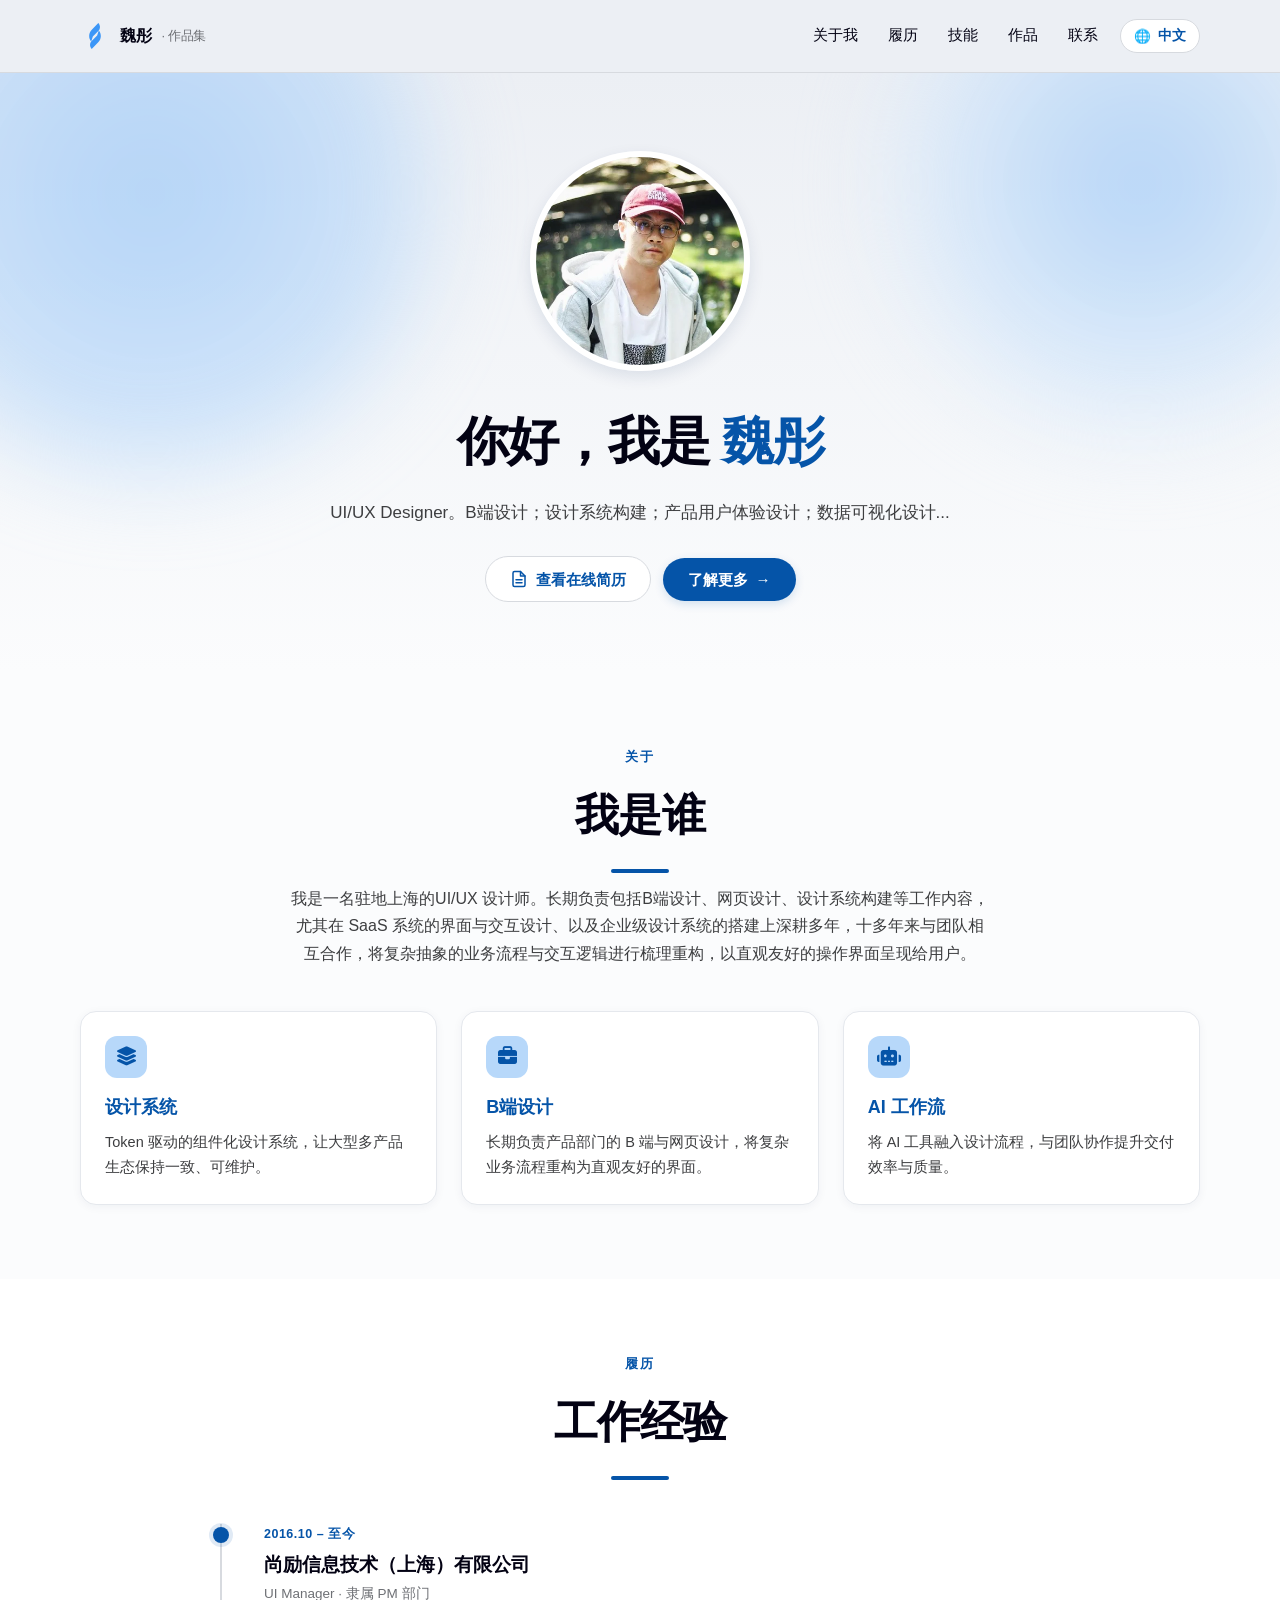
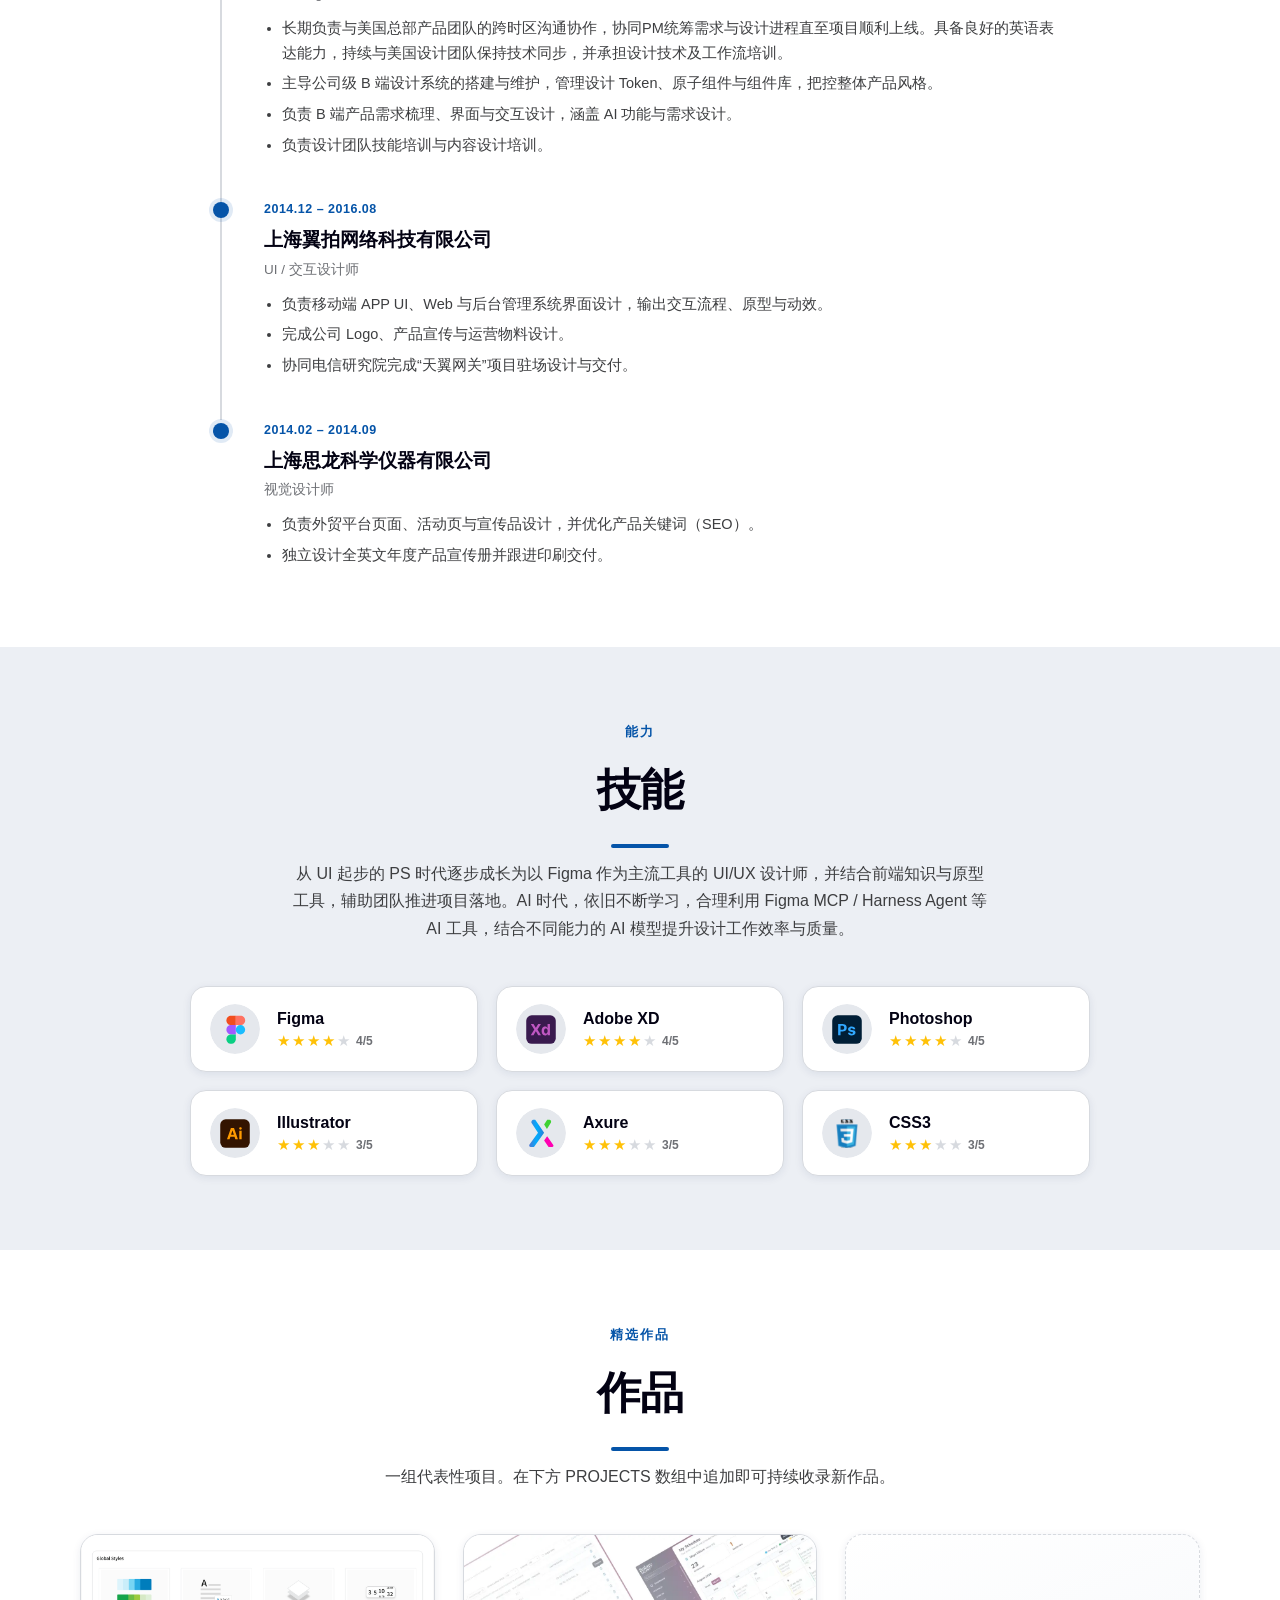
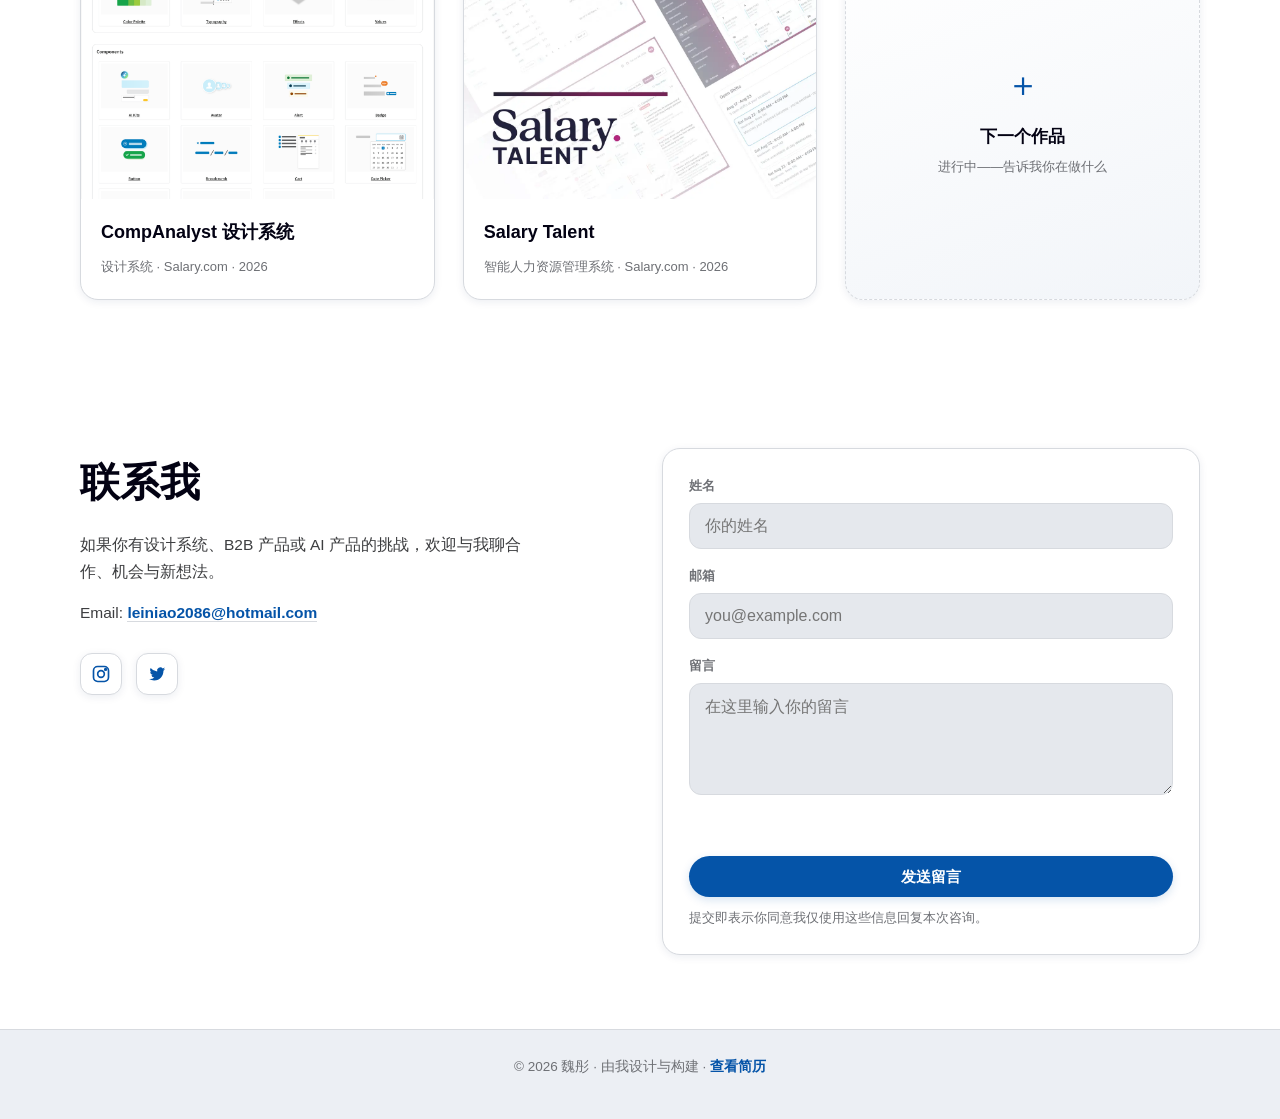
==== index.html @ 9d2a4ed2 "Enable contact form submissions and feedback" ====
<!DOCTYPE html>
<html lang="zh">
<head>
<meta charset="UTF-8" />
<meta name="viewport" content="width=device-width, initial-scale=1.0" />
<title>魏彤 · 作品集</title>
<meta name="description" content="魏彤 (Vista Wei) — UI/UX 设计师与 AI 产品开发者。设计系统、数据驱动 B2B 体验与 AI 先行产品。" />
<link rel="stylesheet" href="assets/fontawesome/css/all.min.css" />
<style>
  /* ===== Color tokens (matching the updated Figma variables) ===== */
  :root{
    /* ===== Design tokens  (source: assets/Color.zip → Hex Code.tokens.json) ===== */
    --neutral-black:#030213; --neutral-gray-600:#3D3E40; --neutral-gray-200:#D7DADF;
    --neutral-gray-100:#E5E8ED; --neutral-gray-50:#ECEFF4; --neutral-white:#FBFCFD;
    --blue-50:#F1F7FD; --blue-100:#DEEDFC; --blue-200:#B7D8FA; --blue-300:#7CB8F8;
    --blue-400:#3B96F7; --blue-500:#0774E9; --blue-600:#0554A8; --blue-700:#074383;
    --indigo-100:#E1D5F2; --purple-100:#F1E7FF; --purple-200:#D6C6ED;
    --green-500:#198754; --yellow-500:#FFC107;
    --primary-600:var(--blue-600); --primary-500:var(--blue-500);
    /* ===== Semantic aliases (token-driven, easy to swap) ===== */
    --color-primary:var(--blue-600);   /* primary-600 */
    --color-primary-2:var(--blue-500); /* primary-500 hover */
    --color-accent:var(--blue-400);    /* accent / logo blue */
    --color-bg:var(--neutral-white);
    --color-surface:var(--neutral-gray-50);
    --color-surface-2:var(--neutral-gray-100);
    --color-white:#FFFFFF;
    --color-ink:var(--neutral-black);
    --color-body:var(--neutral-gray-600);
    --color-muted:#6E7075;             /* derived (token set has no mid-gray) */
    --color-line:var(--neutral-gray-200);
    --blob-1:var(--blue-300); --blob-2:var(--blue-200); --blob-3:var(--blue-100);
    --grad-hero:linear-gradient(180deg,var(--neutral-gray-50) 0%,var(--neutral-white) 100%);
    --shadow:0 2px 8px rgba(3,40,84,.08);
    --maxw:1120px;
  }
  *{box-sizing:border-box;}
  html{scroll-behavior:smooth;}
  body{margin:0;font-family:'Inter',-apple-system,BlinkMacSystemFont,'Segoe UI',Roboto,'PingFang SC','Microsoft YaHei','Helvetica Neue',Arial,sans-serif;color:var(--color-ink);background:var(--color-bg);line-height:1.7;-webkit-font-smoothing:antialiased;}
  a{color:inherit;text-decoration:none;}
  img{max-width:100%;display:block;}
  .wrap{width:min(var(--maxw),calc(100% - 48px));margin:0 auto;}

  /* ---- Nav ---- */
  .nav{background:var(--color-surface);border-bottom:1px solid var(--color-line);position:sticky;top:0;z-index:60;transition:background .35s ease,border-color .35s ease;}
  .nav .wrap{display:flex;align-items:center;height:72px;gap:20px;transition:max-width .4s cubic-bezier(.2,.7,.3,1),height .4s cubic-bezier(.2,.7,.3,1),background .35s ease,border-radius .4s ease,box-shadow .35s ease,padding .4s ease,margin .4s ease;}
  /* Scrolled → frosted-glass floating capsule */
  .nav.scrolled{background:transparent;border-bottom-color:transparent;padding-top:30px;}
  .nav.scrolled .wrap{max-width:720px;margin:0 auto;height:56px;padding:0 20px;gap:16px;background:rgba(255,255,255,.72);-webkit-backdrop-filter:blur(16px) saturate(180%);backdrop-filter:blur(16px) saturate(180%);border:1px solid rgba(255,255,255,.65);border-radius:999px;box-shadow:0 6px 24px rgba(3,40,84,.10);}
  .nav.scrolled .logo{font-size:15px;}
  .nav.scrolled .logo small{font-size:12px;}
  .nav.scrolled .logo svg{width:25px;height:25px;}
  .nav.scrolled .navlinks{gap:18px;}
  .nav.scrolled .navlinks a{font-size:13.5px;}
  .nav.scrolled .langbtn{padding:6px 12px;font-size:12.5px;}
  .logo{display:flex;align-items:center;gap:10px;font-weight:800;letter-spacing:-.02em;}
  .logo svg{width:30px;height:30px;display:block;}
  .logo small{font-weight:500;color:var(--color-muted);font-size:13px;}
  .navlinks{margin-left:auto;display:flex;align-items:center;gap:26px;flex-wrap:wrap;}
  .navlinks a{font-size:14.5px;font-weight:500;color:var(--color-ink);padding:6px 2px;border-bottom:2px solid transparent;transition:.18s;}
  .navlinks a:hover{color:var(--color-primary);border-color:var(--color-primary);}
  .langbtn{display:inline-flex;align-items:center;gap:7px;white-space:nowrap;font-size:13.5px;font-weight:600;color:var(--color-primary);border:1px solid var(--color-line);background:#fff;border-radius:999px;padding:7px 13px;cursor:pointer;transition:.18s;}
  .langbtn:hover{border-color:var(--color-primary);box-shadow:var(--shadow);}
  .nav-right{display:flex;align-items:center;gap:8px;}

  /* ---- Hero ---- */
  .hero{background:var(--grad-hero);position:relative;overflow:hidden;padding:78px 0 70px;text-align:center;}
  .blob{position:absolute;border-radius:50%;filter:blur(46px);opacity:.52;pointer-events:none;will-change:transform;}
  .blob.b1{width:560px;height:560px;background:radial-gradient(circle,var(--blob-1),var(--blob-2) 70%);top:-160px;left:-130px;}
  .blob.b2{width:500px;height:500px;background:radial-gradient(circle,var(--blob-1),var(--blob-3) 70%);top:-140px;right:-110px;}
  .hero .wrap{position:relative;z-index:2;}
  .avatar{width:220px;height:220px;border-radius:50%;object-fit:cover;object-position:center;margin:0 auto 26px;border:6px solid #fff;box-shadow:0 6px 16px rgba(3,40,84,.10);}
  .hero h1{font-size:clamp(34px,5vw,52px);font-weight:800;letter-spacing:-.03em;margin:0 0 14px;}
  .hero h1 .accent{color:var(--color-primary);}
  .hero p{max-width:640px;margin:0 auto 28px;color:var(--color-body);font-size:17px;}
  /* ---- Buttons (unified: primary / outline / ghost) ---- */
  .btn{display:inline-flex;align-items:center;justify-content:center;gap:8px;padding:13px 24px;border-radius:999px;font-weight:600;font-size:15px;line-height:1;cursor:pointer;transition:.2s;text-decoration:none;font-family:inherit;border:1px solid transparent;white-space:nowrap;}
  .btn svg{width:18px;height:18px;flex:0 0 auto;}
  .btn.primary{background:var(--color-primary);color:#fff;box-shadow:0 3px 10px rgba(5,84,168,.16);}
  .btn.primary:hover{background:var(--color-primary-2);transform:translateY(-1px);box-shadow:0 4px 12px rgba(5,84,168,.18);}
  .btn.outline{background:#fff;color:var(--color-primary);border-color:var(--color-line);}
  .btn.outline:hover{border-color:var(--color-primary);box-shadow:var(--shadow);}
  .btn.ghost{background:transparent;color:var(--color-body);border-color:transparent;padding:13px 16px;}
  .btn.ghost:hover{color:var(--color-primary);}
  .btn.block{width:100%;}
  .hero-actions{display:flex;gap:12px;justify-content:center;align-items:center;flex-wrap:wrap;}

  /* ---- Section shared ---- */
  section{padding:74px 0;}
  .shead{text-align:center;margin-bottom:44px;}
  .shead .eyebrow{font-size:13px;letter-spacing:.16em;text-transform:uppercase;color:var(--color-primary);font-weight:700;}
  .shead h2{font-size:clamp(30px,4.6vw,44px);font-weight:800;letter-spacing:-.02em;margin:10px 0 12px;}
  .shead h2::after{content:"";display:block;width:58px;height:4px;border-radius:4px;background:var(--color-primary);margin:16px auto 0;}
  .shead p{max-width:700px;margin:0 auto;color:var(--color-body);font-size:16px;}

  /* ---- Who am I ---- */
  .who{background:var(--color-bg);}
  .features{display:grid;grid-template-columns:repeat(3,1fr);gap:24px;margin-top:8px;}
  .fcard{background:#fff;border:1px solid var(--neutral-gray-100);border-radius:16px;padding:24px;box-shadow:0 2px 10px rgba(3,40,84,.05);}
  .fcard .ic{width:42px;height:42px;border-radius:12px;display:grid;place-items:center;color:var(--color-primary);background:var(--blue-200);margin-bottom:14px;}
  .fcard .ic i{font-size:19px;line-height:1;}
  .fcard h3{margin:0 0 8px;font-size:18px;font-weight:700;color:var(--color-primary);}
  .fcard p{margin:0;color:var(--color-body);font-size:14.5px;}

  /* ---- Skills ---- */
  .skills{background:var(--color-surface);}
  .skillgrid{display:grid;grid-template-columns:repeat(3,1fr);gap:18px;margin-top:8px;max-width:900px;margin-inline:auto;}
  .skillcard{display:flex;align-items:center;gap:16px;background:#fff;border:1px solid var(--color-line);border-radius:16px;padding:16px 18px;box-shadow:var(--shadow);}
  .skillcard .ico{width:52px;height:52px;flex:0 0 auto;display:grid;place-items:center;}
  .skillcard .ico img{width:50px;height:50px;display:block;border-radius:50%;object-fit:cover;}
  .skillcard .name{font-size:16px;font-weight:700;line-height:1.2;}
  .skillcard .stars{display:flex;align-items:center;gap:2px;color:var(--yellow-500);font-size:15px;line-height:1;margin-top:5px;}
  .skillcard .stars .off{color:var(--color-line);}
  .skillcard .stars small{margin-left:4px;font-size:12px;color:var(--color-muted);font-weight:600;}

  /* ---- Portfolio ---- */
  .portfolio{background:#fff;}
  .cardgrid{display:grid;grid-template-columns:repeat(3,1fr);gap:28px;}
  .pcard{display:block;border-radius:18px;overflow:hidden;background:#fff;border:1px solid var(--color-line);box-shadow:var(--shadow);transition:.25s;position:relative;}
  .pcard:hover{transform:translateY(-3px);box-shadow:0 10px 22px rgba(3,40,84,.10);}
  .pcard .cover{aspect-ratio:4/3;object-fit:cover;width:100%;}
  .pcard .pbody{padding:18px 20px 20px;}
  .pcard .pbody h3{margin:0 0 4px;font-size:18px;font-weight:700;}
  .pcard .pbody span{font-size:13px;color:var(--color-muted);}
  .pcard .go{position:absolute;inset:0;display:flex;align-items:center;justify-content:center;background:rgba(5,84,168,.82);color:#fff;font-weight:700;font-size:16px;opacity:0;transition:.25s;text-align:center;padding:20px;}
  .pcard:hover .go{opacity:1;}
  .pcard.soon{display:flex;flex-direction:column;align-items:center;justify-content:center;color:var(--color-muted);background:linear-gradient(160deg,#fff,#F2F5F9);border-style:dashed;min-height:260px;}
  .pcard.soon .plus{font-size:34px;color:var(--color-primary);font-weight:300;margin-bottom:10px;}
  .pcard.soon h3{margin:0 0 4px;font-size:17px;color:var(--color-ink);}
  .pcard.soon span{font-size:13px;}

  /* ---- Contact ---- */
  .contact{background:#fff;}
  .ccol{display:grid;grid-template-columns:1fr 1fr;gap:44px;align-items:start;}
  .contact h2{font-size:clamp(28px,4vw,40px);font-weight:800;margin:0 0 16px;}
  .contact p{color:var(--color-body);font-size:15.5px;max-width:460px;}
  .socials{display:flex;gap:14px;margin-top:26px;}
  .socials a{width:42px;height:42px;border-radius:12px;background:#fff;border:1px solid var(--color-line);display:grid;place-items:center;color:var(--color-primary);box-shadow:var(--shadow);transition:.2s;}
  .socials a:hover{background:var(--color-primary);color:#fff;}
  form.contact-form{background:#fff;border-radius:18px;padding:26px;box-shadow:var(--shadow);border:1px solid var(--color-line);}
  .contact-form label{display:block;font-size:13px;font-weight:600;color:var(--color-muted);margin:0 0 6px;}
  .contact-form input,.contact-form textarea{width:100%;border:1px solid var(--color-line);border-radius:12px;padding:13px 15px;font-size:16px;font-family:inherit;margin-bottom:16px;background:var(--color-surface-2);transition:.2s;}
  .contact-form textarea{min-height:112px;resize:vertical;}
  .contact-form input:focus,.contact-form textarea:focus{outline:none;border-color:var(--color-primary);background:#fff;box-shadow:0 0 0 3px rgba(5,84,168,.12);}
  .contact-form button{border:0;cursor:pointer;width:100%;}
  .contact-form button:disabled{cursor:wait;opacity:.68;transform:none;box-shadow:none;}
  .form-status{min-height:22px;margin:0 0 14px;font-size:13.5px;color:var(--color-muted);}
  .form-status[data-state="success"]{color:var(--green-500);}
  .form-status[data-state="error"]{color:#B42318;}
  .form-status[data-state="activation"]{color:#B54708;}
  .form-note{margin:12px 0 0!important;font-size:12.5px!important;line-height:1.55;color:var(--color-muted)!important;}
  .contact-email{margin-top:12px!important;}
  .contact-email a{color:var(--color-primary);font-weight:600;border-bottom:1px solid var(--color-line);}

  /* ---- Mobile / tablet menu (hamburger) ---- */
  .menu-toggle{display:none;width:42px;height:42px;border-radius:12px;border:1px solid var(--color-line);background:rgba(255,255,255,.7);cursor:pointer;align-items:center;justify-content:center;flex-direction:column;gap:5px;transition:.2s;margin-left:6px;}
  .menu-toggle span{display:block;width:18px;height:2px;background:var(--color-ink);border-radius:2px;transition:.25s;}
  .menu-toggle.open span:nth-child(1){transform:translateY(7px) rotate(45deg);}
  .menu-toggle.open span:nth-child(2){opacity:0;}
  .menu-toggle.open span:nth-child(3){transform:translateY(-7px) rotate(-45deg);}
  .menu-panel{display:none;position:absolute;left:50%;transform:translateX(-50%);top:calc(100% + 6px);width:min(720px,calc(100% - 32px));background:rgba(255,255,255,.94);-webkit-backdrop-filter:blur(16px) saturate(180%);backdrop-filter:blur(16px) saturate(180%);border:1px solid rgba(255,255,255,.7);border-radius:20px;box-shadow:0 14px 36px rgba(3,40,84,.13);padding:10px;flex-direction:column;gap:4px;z-index:70;}
  .menu-panel a{padding:13px 16px;border-radius:12px;color:var(--color-ink);font-weight:600;font-size:15px;}
  .menu-panel a:hover{background:var(--color-surface-2);color:var(--color-primary);}
  .menu-panel.open{display:flex;}

  /* back to top */
  .backtop{position:fixed;right:22px;bottom:22px;z-index:80;width:46px;height:46px;border-radius:50%;display:grid;place-items:center;background:#fff;color:var(--color-primary);border:1px solid var(--color-primary);cursor:pointer;box-shadow:0 4px 14px rgba(5,84,168,.14);opacity:0;visibility:hidden;transform:translateY(12px);transition:.25s;}
  .backtop.show{opacity:1;visibility:visible;transform:none;}
  .backtop:hover{background:var(--color-primary);color:#fff;transform:translateY(-2px);}
  .backtop i{font-size:18px;}
  @media print{.backtop{display:none;}}
  footer{padding:26px 0 40px;background:var(--color-surface);text-align:center;color:var(--color-muted);font-size:13.5px;border-top:1px solid var(--color-line);}
  footer a{color:var(--color-primary);font-weight:600;}

  /* ---- Work Experience timeline ---- */
  .exp{background:#fff;}
  .timeline{position:relative;max-width:840px;margin:0 auto;}
  .titem{position:relative;padding:0 0 36px 42px;border-left:2px solid var(--color-line);}
  .titem:last-child{border-left-color:transparent;padding-bottom:0;}
  .titem .dot{position:absolute;left:-9px;top:3px;width:16px;height:16px;border-radius:50%;background:var(--color-primary);box-shadow:0 0 0 4px rgba(5,84,168,.12);}
  .titem .period{font-size:12.5px;font-weight:700;color:var(--color-primary);letter-spacing:.04em;text-transform:uppercase;}
  .titem h3{margin:4px 0 2px;font-size:19px;font-weight:700;}
  .titem .role{font-size:13.5px;color:var(--color-muted);margin:0 0 10px;}
  .titem ul{margin:0;padding-left:18px;color:var(--color-body);font-size:14.5px;}
  .titem ul li{margin-bottom:6px;}
  @media (max-width:720px){ .titem{padding-left:30px;} .titem ul{font-size:14px;} }

  /* Large screens: widen content */
  @media (min-width:1440px){ :root{--maxw:1280px;} }
  @media (min-width:1800px){ :root{--maxw:1400px;} }
  /* Tablet & below: hamburger nav */
  @media (max-width:1023px){
    .navlinks{display:none;}
    .nav .wrap{justify-content:space-between;gap:12px;}
    .nav-right{margin-left:0;}
    .menu-toggle{display:flex;}
    .features{grid-template-columns:1fr 1fr;}
    .cardgrid{grid-template-columns:1fr 1fr;}
    .skillgrid{grid-template-columns:1fr 1fr;}
    .ccol{grid-template-columns:1fr;}
  }
  /* Mobile */
  @media (max-width:720px){
    .nav .langbtn{font-size:12.5px;padding:6px 11px;}
    .features,.cardgrid,.skillgrid{grid-template-columns:1fr;}
    .blob.b1{width:360px;height:360px;left:-150px;} .blob.b2{width:340px;height:340px;right:-140px;}
    .hero h1{font-size:clamp(32px,9vw,44px);}
    .avatar{width:176px;height:176px;}
    .hero h1{font-size:clamp(28px,8.5vw,38px);}
    .blob.b1{width:300px;height:300px;left:-160px;} .blob.b2{width:280px;height:280px;right:-150px;}
  }
</style>
</head>
<body>

<!-- ===== NAV ===== -->
<header class="nav">
  <div class="wrap">
    <a class="logo" href="#top">
      <!-- Weista logo (callable component) -->
      <svg width="30" height="30" viewBox="0 0 48 48" fill="none" xmlns="http://www.w3.org/2000/svg">
        <path d="M27.446 23.0138L18.7082 31.8425C17.8746 32.6844 17.2134 33.6841 16.7623 34.7843C16.3111 35.8845 16.0789 37.0637 16.0789 38.2546C16.0789 39.4455 16.3111 40.6247 16.7623 41.7249C17.2134 42.8251 17.8746 43.8247 18.7082 44.6667L29.1783 34.0894C31.6359 31.6051 33.1046 28.2951 33.3052 24.7884C33.5058 21.2817 32.3578 17.8282 30.0733 15.1239L27.446 23.0138Z" fill="#3B96F7"/>
        <path d="M20.5537 24.9862L29.2917 16.1575C30.1253 15.3156 30.7865 14.3159 31.2377 13.2157C31.6888 12.1155 31.921 10.9363 31.921 9.74542C31.921 8.55453 31.6888 7.37527 31.2377 6.27507C30.7865 5.17487 30.1253 4.17527 29.2917 3.33333L18.8217 13.9106C16.364 16.3949 14.8954 19.7049 14.6948 23.2116C14.4941 26.7183 15.6422 30.1718 17.9267 32.8761L20.5537 24.9862Z" fill="#3B96F7"/>
      </svg>
      <span data-i18n="brand">魏彤</span> <small data-i18n="brand.portfolio">· 作品集</small>
    </a>
    <nav class="navlinks">
      <a href="#about" data-i18n="nav.about">关于我</a>
      <a href="#experience" data-i18n="nav.exp">履历</a>
      <a href="#skills" data-i18n="nav.skills">技能</a>
      <a href="#portfolio" data-i18n="nav.portfolio">作品</a>
      <a href="#contact" data-i18n="nav.contact">联系</a>
    </nav>
    <div class="nav-right">
      <button class="langbtn" id="langBtn" type="button" aria-label="Switch language">🌐 <span data-i18n="lang">中文</span></button>
      <button class="menu-toggle" id="menuToggle" type="button" aria-label="Open menu" aria-expanded="false"><span></span><span></span><span></span></button>
    </div>
  </div>
  <nav class="menu-panel" id="menuPanel" aria-label="Mobile menu">
    <a href="#about" data-i18n="nav.about">关于我</a>
    <a href="#experience" data-i18n="nav.exp">履历</a>
    <a href="#skills" data-i18n="nav.skills">技能</a>
    <a href="#portfolio" data-i18n="nav.portfolio">作品</a>
    <a href="#contact" data-i18n="nav.contact">联系</a>
  </nav>
</header>

<!-- ===== HERO ===== -->
<section class="hero" id="top">
  <span class="blob b1"></span>
  <span class="blob b2"></span>
  <div class="wrap">
    <img class="avatar" src="assets/hero-portrait.webp" alt="魏彤" />
    <h1><span data-i18n="hero.greet">你好，我是</span> <span class="accent" data-i18n="hero.name">魏彤</span></h1>
    <p data-i18n="hero.sub">UI/UX Designer。B端设计；设计系统构建；产品用户体验设计；数据可视化设计...</p>
    <div class="hero-actions">
      <a class="btn outline" href="resume/index.html" target="_blank" rel="noopener">
        <svg viewBox="0 0 24 24" width="18" height="18" fill="none" stroke="currentColor" stroke-width="2" stroke-linecap="round" stroke-linejoin="round"><path d="M14 2H6a2 2 0 0 0-2 2v16a2 2 0 0 0 2 2h12a2 2 0 0 0 2-2V8z"/><path d="M14 2v6h6"/><path d="M16 13H8"/><path d="M16 17H8"/></svg>
        <span data-i18n="hero.viewResume">查看在线简历</span>
      </a>
      <a class="btn primary" href="#about"><span data-i18n="hero.cta">了解更多</span> <span>→</span></a>
    </div>
  </div>
</section>

<!-- ===== WHO AM I ===== -->
<section class="who" id="about">
  <div class="wrap">
    <div class="shead">
      <div class="eyebrow" data-i18n="about.eyebrow">关于</div>
      <h2 data-i18n="about.title">我是谁</h2>
      <p data-i18n="about.desc">我是一名驻地上海的UI/UX 设计师。长期负责包括B端设计、网页设计、设计系统构建等工作内容，尤其在 SaaS 系统的界面与交互设计、以及企业级设计系统的搭建上深耕多年，十多年来与团队相互合作，将复杂抽象的业务流程与交互逻辑进行梳理重构，以直观友好的操作界面呈现给用户。</p>
    </div>
    <div class="features">
      <div class="fcard"><div class="ic"><i class="fa-solid fa-layer-group" aria-hidden="true"></i></div><h3 data-i18n="about.f1.t">设计系统</h3><p data-i18n="about.f1.d">Token 驱动的组件化设计系统，让大型多产品生态保持一致、可维护。</p></div>
      <div class="fcard"><div class="ic"><i class="fa-solid fa-briefcase" aria-hidden="true"></i></div><h3 data-i18n="about.f2.t">B端设计</h3><p data-i18n="about.f2.d">长期负责产品部门的 B 端与网页设计，将复杂业务流程重构为直观友好的界面。</p></div>
      <div class="fcard"><div class="ic"><i class="fa-solid fa-robot" aria-hidden="true"></i></div><h3 data-i18n="about.f3.t">AI 工作流</h3><p data-i18n="about.f3.d">将 AI 工具融入设计流程，与团队协作提升交付效率与质量。</p></div>
    </div>
  </div>
</section>

<!-- ===== WORK EXPERIENCE ===== -->
<section class="exp" id="experience">
  <div class="wrap">
    <div class="shead">
      <div class="eyebrow" data-i18n="exp.eyebrow">履历</div>
      <h2 data-i18n="exp.title">工作经验</h2>
    </div>
    <div class="timeline" id="timeline"></div>
  </div>
</section>

<!-- ===== SKILLS ===== -->
<section class="skills" id="skills">
  <div class="wrap">
    <div class="shead">
      <div class="eyebrow" data-i18n="skills.eyebrow">能力</div>
      <h2 data-i18n="skills.title">技能</h2>
      <p data-i18n="skills.desc">从 UI 起步的 PS 时代逐步成长为以 Figma 作为主流工具的 UI/UX 设计师，并结合前端知识与原型工具，辅助团队推进项目落地。AI 时代，依旧不断学习，合理利用 Figma MCP / Harness Agent 等 AI 工具，结合不同能力的 AI 模型提升设计工作效率与质量。</p>
    </div>
    <div class="skillgrid" id="skillGrid"></div>
  </div>
</section>

<!-- ===== PORTFOLIO ===== -->
<section class="portfolio" id="portfolio">
  <div class="wrap">
    <div class="shead">
      <div class="eyebrow" data-i18n="portfolio.eyebrow">精选作品</div>
      <h2 data-i18n="portfolio.title">作品</h2>
      <p data-i18n="portfolio.desc">一组代表性项目。在下方 PROJECTS 数组中追加即可持续收录新作品。</p>
    </div>
    <div class="cardgrid" id="projectGrid"></div>
  </div>
</section>

<!-- ===== CONTACT ===== -->
<section class="contact" id="contact">
  <div class="wrap">
    <div class="ccol">
      <div>
        <h2 data-i18n="contact.title">联系我</h2>
        <p data-i18n="contact.desc">如果你有设计系统、B2B 产品或 AI 产品的挑战，欢迎与我聊合作、机会与新想法。</p>
        <p class="contact-email">Email: <a href="mailto:leiniao2086@hotmail.com">leiniao2086@hotmail.com</a></p>
        <div class="socials">
          <a href="#" aria-label="Instagram"><svg viewBox="0 0 24 24" width="20" height="20" fill="none" stroke="currentColor" stroke-width="2"><rect x="3" y="3" width="18" height="18" rx="5"/><circle cx="12" cy="12" r="4"/><circle cx="17.5" cy="6.5" r="1" fill="currentColor"/></svg></a>
          <a href="#" aria-label="Twitter"><svg viewBox="0 0 24 24" width="20" height="20" fill="currentColor"><path d="M22 5.9c-.7.3-1.5.5-2.3.6.8-.5 1.4-1.3 1.7-2.2-.8.5-1.6.8-2.5 1a3.9 3.9 0 0 0-6.7 3.6A11 11 0 0 1 4.4 4.7a3.9 3.9 0 0 0 1.2 5.2c-.6 0-1.2-.2-1.7-.5v.1a3.9 3.9 0 0 0 3.1 3.8c-.6.2-1.2.2-1.8.1a3.9 3.9 0 0 0 3.6 2.7A7.9 7.9 0 0 1 2.6 18a11 11 0 0 0 6 1.8c7.2 0 11.1-6 11.1-11.1v-.5c.8-.6 1.4-1.3 2-2.1z"/></svg></a>
        </div>
      </div>
      <form
        id="contactForm"
        name="contact"
        class="contact-form"
        action="https://formsubmit.co/leiniao2086@hotmail.com"
        data-ajax-action="https://formsubmit.co/ajax/leiniao2086@hotmail.com"
        method="POST"
      >
        <input type="hidden" name="_subject" value="Portfolio inquiry from weista.site" />
        <input type="hidden" name="_template" value="table" />
        <input type="hidden" name="_next" value="https://weista.site/#contact" />
        <input type="hidden" name="_replyto" />
        <input type="text" name="_honey" tabindex="-1" autocomplete="off" style="display:none" aria-hidden="true" />

        <label for="n" data-i18n="form.name">姓名</label>
        <input id="n" name="name" type="text" required maxlength="80" autocomplete="name" data-ph="form.namePh" placeholder="你的姓名" />

        <label for="e" data-i18n="form.email">邮箱</label>
        <input id="e" name="email" type="email" required maxlength="120" autocomplete="email" inputmode="email" data-ph="form.emailPh" placeholder="you@example.com" />

        <label for="m" data-i18n="form.message">留言</label>
        <textarea id="m" name="message" rows="4" required minlength="10" maxlength="2000" data-ph="form.messagePh" placeholder="在这里输入你的留言"></textarea>

        <p id="formStatus" class="form-status" role="status" aria-live="polite"></p>
        <button class="btn primary" type="submit" data-i18n="form.submit">联系</button>
        <p class="form-note" data-i18n="form.note">提交即表示你同意我仅使用这些信息回复本次咨询。</p>
      </form>
    </div>
  </div>
</section>

<footer>
  <div class="wrap"><span data-i18n="footer">© 2026 魏彤 · 由我设计与构建</span> · <a href="resume/index.html" target="_blank" data-i18n="footer.resume">查看简历</a></div>
</footer>

<script>
  // ======================================================
  //  I18N — 中文为主，英文围绕中文进行更新 (English follows Chinese)
  //  在 zh 里改文案，再对应更新 en。
  // ======================================================
  const I18N = {
    zh: {
      "brand":"魏彤", "brand.portfolio":"· 作品集",
      "nav.about":"关于我","nav.exp":"履历","nav.skills":"技能","nav.portfolio":"作品","nav.contact":"联系",
      "lang":"中文",
      "hero.greet":"你好，我是","hero.name":"魏彤",
      "hero.sub":"UI/UX Designer。B端设计；设计系统构建；产品用户体验设计；数据可视化设计...",
      "hero.viewResume":"查看在线简历",
      "hero.cta":"了解更多",
      "about.eyebrow":"关于","about.title":"我是谁",
      "about.desc":"我是一名驻地上海的UI/UX 设计师。长期负责包括B端设计、网页设计、设计系统构建等工作内容，尤其在 SaaS 系统的界面与交互设计、以及企业级设计系统的搭建上深耕多年，十多年来与团队相互合作，将复杂抽象的业务流程与交互逻辑进行梳理重构，以直观友好的操作界面呈现给用户。",
      "about.f1.t":"设计系统","about.f1.d":"Token 驱动的组件化设计系统，让大型多产品生态保持一致、可维护。",
      "about.f2.t":"B端设计","about.f2.d":"长期负责产品部门的 B 端与网页设计，将复杂业务流程重构为直观友好的界面。",
      "about.f3.t":"AI 工作流","about.f3.d":"将 AI 工具融入设计流程，与团队协作提升交付效率与质量。",
      "exp.eyebrow":"履历","exp.title":"工作经验","skills.eyebrow":"能力","skills.title":"技能",
      "skills.desc":"从 UI 起步的 PS 时代逐步成长为以 Figma 作为主流工具的 UI/UX 设计师，并结合前端知识与原型工具，辅助团队推进项目落地。AI 时代，依旧不断学习，合理利用 Figma MCP / Harness Agent 等 AI 工具，结合不同能力的 AI 模型提升设计工作效率与质量。","s1":"Figma","s2":"设计 Token","s3":"SwiftUI","s4":"React / Tailwind","s5":"Vue","s6":"无障碍 (WCAG)","s7":"数据可视化","s8":"RAG 与 AI 原型","s9":"设计运营",
      "portfolio.eyebrow":"精选作品","portfolio.title":"作品","portfolio.desc":"一组代表性项目。在下方 PROJECTS 数组中追加即可持续收录新作品。",
      "contact.title":"联系我","contact.desc":"如果你有设计系统、B2B 产品或 AI 产品的挑战，欢迎与我聊合作、机会与新想法。",
      "form.name":"姓名","form.namePh":"你的姓名","form.email":"邮箱","form.emailPh":"you@example.com","form.message":"留言","form.messagePh":"在这里输入你的留言","form.submit":"发送留言","form.sending":"正在发送…","form.success":"留言已发送，我会尽快回复你。","form.error":"发送失败，请稍后重试，或直接发送邮件联系我。","form.activation":"表单正在等待邮箱激活，请直接发送邮件联系我。","form.note":"提交即表示你同意我仅使用这些信息回复本次咨询。",
      "footer":"© 2026 魏彤 · 由我设计与构建","footer.resume":"查看简历"
    },
    en: {
      "brand":"Vista Wei","brand.portfolio":"· Portfolio",
      "nav.about":"Who am I","nav.exp":"Resume","nav.skills":"Skills","nav.portfolio":"Portfolio","nav.contact":"Contact",
      "lang":"EN",
      "hero.greet":"Hi, I'm","hero.name":"Vista Wei",
      "hero.sub":"Designing accessible, data-driven product experiences for global enterprise teams. Specializing in design systems, B2B analytics, and AI-first products — always exploring what's next.",
      "hero.viewResume":"View My Resume",
      "hero.cta":"Read more",
      "about.eyebrow":"About","about.title":"Who am I",
      "about.desc":"I'm a UI/UX designer based in Shanghai. Over the past decade-plus, I've led B2B design, web design, and design system building — with deep expertise in SaaS interface & interaction design and enterprise design-system development. I partner with teams to reframe complex, abstract business flows and interaction logic into intuitive, friendly interfaces.",
      "about.f1.t":"Design Systems","about.f1.d":"Token-driven, component-first systems keep large multi-product ecosystems consistent and maintainable.",
      "about.f2.t":"B2B Design","about.f2.d":"Long-running product-org B2B & web design that reframes complex workflows into intuitive, friendly interfaces.",
      "about.f3.t":"AI Workflow","about.f3.d":"Weave AI tools into the design flow and collaborate with teams to boost efficiency and delivery quality.",
      "exp.eyebrow":"Resume","exp.title":"Work Experience","skills.eyebrow":"Capabilities","skills.title":"Skills",
      "skills.desc":"I started in the Photoshop era of UI design and grew into a UI/UX designer whose primary tool is Figma — combining front-end knowledge with prototyping tools to help teams ship products. In the AI era, I keep learning and use AI tools like Figma MCP and Harness Agent with diverse AI models to improve design efficiency and quality.","s1":"Figma","s2":"Design Tokens","s3":"SwiftUI","s4":"React / Tailwind","s5":"Vue","s6":"Web Accessibility (WCAG)","s7":"Data Visualization","s8":"RAG & AI Prototyping","s9":"Design Ops",
      "portfolio.eyebrow":"Selected Work","portfolio.title":"Portfolio","portfolio.desc":"A collection of representative projects. Append to the PROJECTS array below to publish more.",
      "contact.title":"Contact me","contact.desc":"Have a design system, B2B product, or AI product challenge? Let's talk about collaboration, opportunities, and new ideas.",
      "form.name":"Name","form.namePh":"Your name","form.email":"Email","form.emailPh":"you@example.com","form.message":"Message","form.messagePh":"Type your message here","form.submit":"Send message","form.sending":"Sending…","form.success":"Message sent. I’ll get back to you soon.","form.error":"Something went wrong. Please try again or email me directly.","form.activation":"This form is awaiting activation. Please email me directly.","form.note":"By submitting, you agree that I may use this information only to respond to your inquiry.",
      "footer":"© 2026 Vista Wei · Designed & built by me","footer.resume":"View resume"
    }
  };

  // ======================================================
  //  PROJECTS — each project gets a zh/en title+sub.
  // ======================================================
  const PROJECTS = [
    {
      title: { zh:"CompAnalyst 设计系统", en:"CompAnalyst Design System" },
      sub:   { zh:"设计系统 · Salary.com · 2026", en:"Design System · Salary.com · 2026" },
      href: "project/companalyst-design-system/index.html",
      cover: "assets/projects/companalyst-cover.webp"
    },
    {
      title: { zh:"Salary Talent", en:"Salary Talent" },
      sub:   { zh:"智能人力资源管理系统 · Salary.com · 2026", en:"Intelligent HR Management System · Salary.com · 2026" },
      href:  "project/salary-talent/index.html",
      cover: "assets/projects/salary-talent-cover.webp",
      pos:   "left"
    },
    { title:{zh:"下一个作品",en:"Your next project"}, sub:{zh:"进行中——告诉我你在做什么",en:"In progress — tell me what you're building"}, soon:true }
  ];

  // ======================================================
  //  EXPERIENCE — work experience timeline (zh/en).
  //  Add an entry to publish a new role. points = array of {zh, en}.
  // ======================================================
  const EXPERIENCE = [
    {
      period:  { zh:"2016.10 – 至今", en:"2016.10 – Present" },
      company: { zh:"尚励信息技术（上海）有限公司", en:"Shangli Information Technology (Shanghai) Co., Ltd." },
      role:    { zh:"UI Manager · 隶属 PM 部门", en:"UI Manager · PM Department" },
      points: [
        { zh:"长期负责与美国总部产品团队的跨时区沟通协作，协同PM统筹需求与设计进程直至项目顺利上线。具备良好的英语表达能力，持续与美国设计团队保持技术同步，并承担设计技术及工作流培训。", en:"Lead long-term cross-timezone collaboration with the US HQ product team; work with PM to align requirements and drive the design process through to a successful launch. Strong English communication, sustained technical alignment with the US design team, and design & workflow training." },
        { zh:"主导公司级 B 端设计系统的搭建与维护，管理设计 Token、原子组件与组件库，把控整体产品风格。", en:"Lead the company-wide B2B design system — tokens, atomic components, and libraries — owning overall product style." },
        { zh:"负责 B 端产品需求梳理、界面与交互设计，涵盖 AI 功能与需求设计。", en:"Own B2B requirements, UI/UX design, and AI feature & interaction design." },
        { zh:"负责设计团队技能培训与内容设计培训。", en:"Lead design team upskilling and content design training." }
      ]
    },
    {
      period:  { zh:"2014.12 – 2016.08", en:"2014.12 – 2016.08" },
      company: { zh:"上海翼拍网络科技有限公司", en:"Shanghai Yipai Network Technology Co., Ltd." },
      role:    { zh:"UI / 交互设计师", en:"UI / Interaction Designer" },
      points: [
        { zh:"负责移动端 APP UI、Web 与后台管理系统界面设计，输出交互流程、原型与动效。", en:"Designed mobile app UI, web, and admin panels; delivered flows, prototypes, and motion." },
        { zh:"完成公司 Logo、产品宣传与运营物料设计。", en:"Created brand logo, product marketing, and operations collateral." },
        { zh:"协同电信研究院完成“天翼网关”项目驻场设计与交付。", en:"Delivered on-site design for China Telecom's 'Tianyi Gateway' with the Telecom Research Institute." }
      ]
    },
    {
      period:  { zh:"2014.02 – 2014.09", en:"2014.02 – 2014.09" },
      company: { zh:"上海思龙科学仪器有限公司", en:"Shanghai Silong Scientific Instrument Co., Ltd." },
      role:    { zh:"视觉设计师", en:"Visual Designer" },
      points: [
        { zh:"负责外贸平台页面、活动页与宣传品设计，并优化产品关键词（SEO）。", en:"Designed foreign-trade platform pages, campaigns, and collateral; optimized product keywords (SEO)." },
        { zh:"独立设计全英文年度产品宣传册并跟进印刷交付。", en:"Independently designed the all-English annual product brochure and followed print delivery." }
      ]
    }
  ];

  const SKILLS = [
    { name:{zh:"Figma",en:"Figma"}, level:4, icon:"assets/Skill-Figma.svg" },
    { name:{zh:"Adobe XD",en:"Adobe XD"}, level:4, icon:"assets/Skill-XD.svg" },
    { name:{zh:"Photoshop",en:"Photoshop"}, level:4, icon:"assets/Skill-PS.svg" },
    { name:{zh:"Illustrator",en:"Illustrator"}, level:3, icon:"assets/Skill-Ai.svg" },
    { name:{zh:"Axure",en:"Axure"}, level:3, icon:"assets/Skill-Axure.svg" },
    { name:{zh:"CSS3",en:"CSS3"}, level:3, icon:"assets/Skill-CSS.svg" },
  ];

  let lang = "zh";
  const $ = (sel) => document.querySelectorAll(sel);

  function applyLang() {
    const dict = I18N[lang];
    document.documentElement.lang = lang === "zh" ? "zh" : "en";
    $("[data-i18n]").forEach(el => {
      const key = el.getAttribute("data-i18n");
      if (dict[key] != null) el.textContent = dict[key];
    });
    $("[data-ph]").forEach(el => {
      const key = el.getAttribute("data-ph");
      if (dict[key] != null) el.placeholder = dict[key];
    });
    renderProjects();
    renderExperience();
    renderSkills();
  }

  function renderProjects() {
    const dict = I18N[lang];
    const grid = document.getElementById("projectGrid");
    grid.innerHTML = "";
    PROJECTS.forEach(p => {
      let card;
      if (p.soon) {
        card = document.createElement("div");
        card.className = "pcard soon";
        card.innerHTML = '<div class="plus">＋</div><h3>' + p.title[lang] + '</h3><span>' + p.sub[lang] + '</span>';
      } else {
        card = document.createElement("a");
        card.className = "pcard"; card.href = p.href;
        card.innerHTML = '<img class="cover" loading="lazy" decoding="async" style="object-position:' + (p.pos || 'center') + '" src="' + p.cover + '" alt="' + p.title[lang] + '" />' +
          '<div class="pbody"><h3>' + p.title[lang] + '</h3><span>' + p.sub[lang] + '</span></div>' +
          '<div class="go">' + (lang === "zh" ? "查看案例 →" : "View case study →") + '</div>';
      }
      grid.appendChild(card);
    });
  }

  function renderExperience() {
    const wrap = document.getElementById("timeline");
    if (!wrap) return;
    wrap.innerHTML = "";
    EXPERIENCE.forEach(e => {
      const it = document.createElement("div");
      it.className = "titem";
      it.innerHTML = '<span class="dot"></span>' +
        '<div class="period">' + e.period[lang] + '</div>' +
        '<h3>' + e.company[lang] + '</h3>' +
        '<p class="role">' + e.role[lang] + '</p>' +
        '<ul>' + e.points.map(p => '<li>' + p[lang] + '</li>').join('') + '</ul>';
      wrap.appendChild(it);
    });
  }

  function renderSkills() {
    const grid = document.getElementById("skillGrid");
    if (!grid) return;
    grid.innerHTML = SKILLS.map(sk => {
      const stars = Array.from({length:5}, (_,i) => '<span class="' + (i < sk.level ? '' : 'off') + '">★</span>').join('');
      return '<div class="skillcard">' +
        '<div class="ico"><img src="' + sk.icon + '" alt="' + sk.name[lang] + '"></div>' +
        '<div class="info"><div class="name">' + sk.name[lang] + '</div>' +
        '<div class="stars">' + stars + '<small>' + sk.level + '/5</small></div></div>' +
        '</div>';
    }).join('');
  }

  document.getElementById("langBtn").addEventListener("click", () => {
    lang = lang === "zh" ? "en" : "zh";
    applyLang();
  });

  applyLang();

  // ===== Contact form: FormSubmit AJAX endpoint with native fallback =====
  const contactForm = document.getElementById("contactForm");
  const formStatus = document.getElementById("formStatus");
  const submitButton = contactForm.querySelector('button[type="submit"]');
  const emailInput = contactForm.querySelector('input[name="email"]');
  const replyToInput = contactForm.querySelector('input[name="_replyto"]');

  function setFormStatus(state) {
    const keyByState = {
      sending: "form.sending",
      success: "form.success",
      error: "form.error",
      activation: "form.activation"
    };
    const key = keyByState[state] || "";
    formStatus.dataset.state = state || "";
    formStatus.dataset.i18n = key;
    formStatus.textContent = key ? I18N[lang][key] : "";
  }

  emailInput.addEventListener("input", () => {
    replyToInput.value = emailInput.value.trim();
  });

  contactForm.addEventListener("submit", async (event) => {
    event.preventDefault();

    if (!contactForm.checkValidity()) {
      contactForm.reportValidity();
      return;
    }

    submitButton.disabled = true;
    submitButton.setAttribute("aria-busy", "true");
    setFormStatus("sending");

    try {
      const response = await fetch(contactForm.dataset.ajaxAction, {
        method: "POST",
        body: new FormData(contactForm),
        headers: { Accept: "application/json" }
      });
      const result = await response.json();

      if (!response.ok || String(result.success) !== "true") {
        const submitError = new Error(result.message || "Form submission failed");
        submitError.code = /activation/i.test(result.message || "")
          ? "ACTIVATION_REQUIRED"
          : "SUBMIT_FAILED";
        throw submitError;
      }

      contactForm.reset();
      replyToInput.value = "";
      setFormStatus("success");
    } catch (error) {
      console.error("Contact form submission failed:", error);
      setFormStatus(error.code === "ACTIVATION_REQUIRED" ? "activation" : "error");
    } finally {
      submitButton.disabled = false;
      submitButton.removeAttribute("aria-busy");
    }
  });

  // ===== Mobile menu toggle =====
  const menuToggle = document.getElementById('menuToggle');
  const menuPanel = document.getElementById('menuPanel');
  function closeMenu(){ menuPanel.classList.remove('open'); menuToggle.classList.remove('open'); menuToggle.setAttribute('aria-expanded','false'); }
  menuToggle.addEventListener('click', (e)=>{ e.stopPropagation(); const open = menuPanel.classList.toggle('open'); menuToggle.classList.toggle('open', open); menuToggle.setAttribute('aria-expanded', open); });
  menuPanel.querySelectorAll('a').forEach(a=>a.addEventListener('click', closeMenu));
  document.addEventListener('click', (e)=>{ if(!e.target.closest('.nav')) closeMenu(); });

  // ===== Scroll effects: floating capsule nav + hero parallax =====
  const nav = document.querySelector('.nav');
  const blob1 = document.querySelector('.blob.b1');
  const blob2 = document.querySelector('.blob.b2');
  let ticking = false;
  function onScroll() {
    const y = window.scrollY || window.pageYOffset || 0;
    // shrink header into a frosted-glass capsule after some scroll
    nav.classList.toggle('scrolled', y > 48);
    const backtop = document.getElementById('backtop');
    if (backtop) backtop.classList.toggle('show', y > 380);
    // parallax: blobs drift at a slower rate than the page (depth)
    if (blob1) blob1.style.transform = 'translate3d(0,' + (y * 0.16) + 'px,0)';
    if (blob2) blob2.style.transform = 'translate3d(0,' + (y * 0.10) + 'px,0)';
    ticking = false;
  }
  window.addEventListener('scroll', () => {
    if (!ticking) { requestAnimationFrame(onScroll); ticking = true; }
  }, { passive: true });
  onScroll();
  document.addEventListener('click', (e) => {
    if (e.target.closest && e.target.closest('#backtop')) window.scrollTo({ top: 0, behavior: 'smooth' });
  });
</script>
<button class="backtop" id="backtop" type="button" aria-label="Back to top" title="回到顶部"><i class="fa-solid fa-arrow-up" aria-hidden="true"></i></button>
</body>
</html>
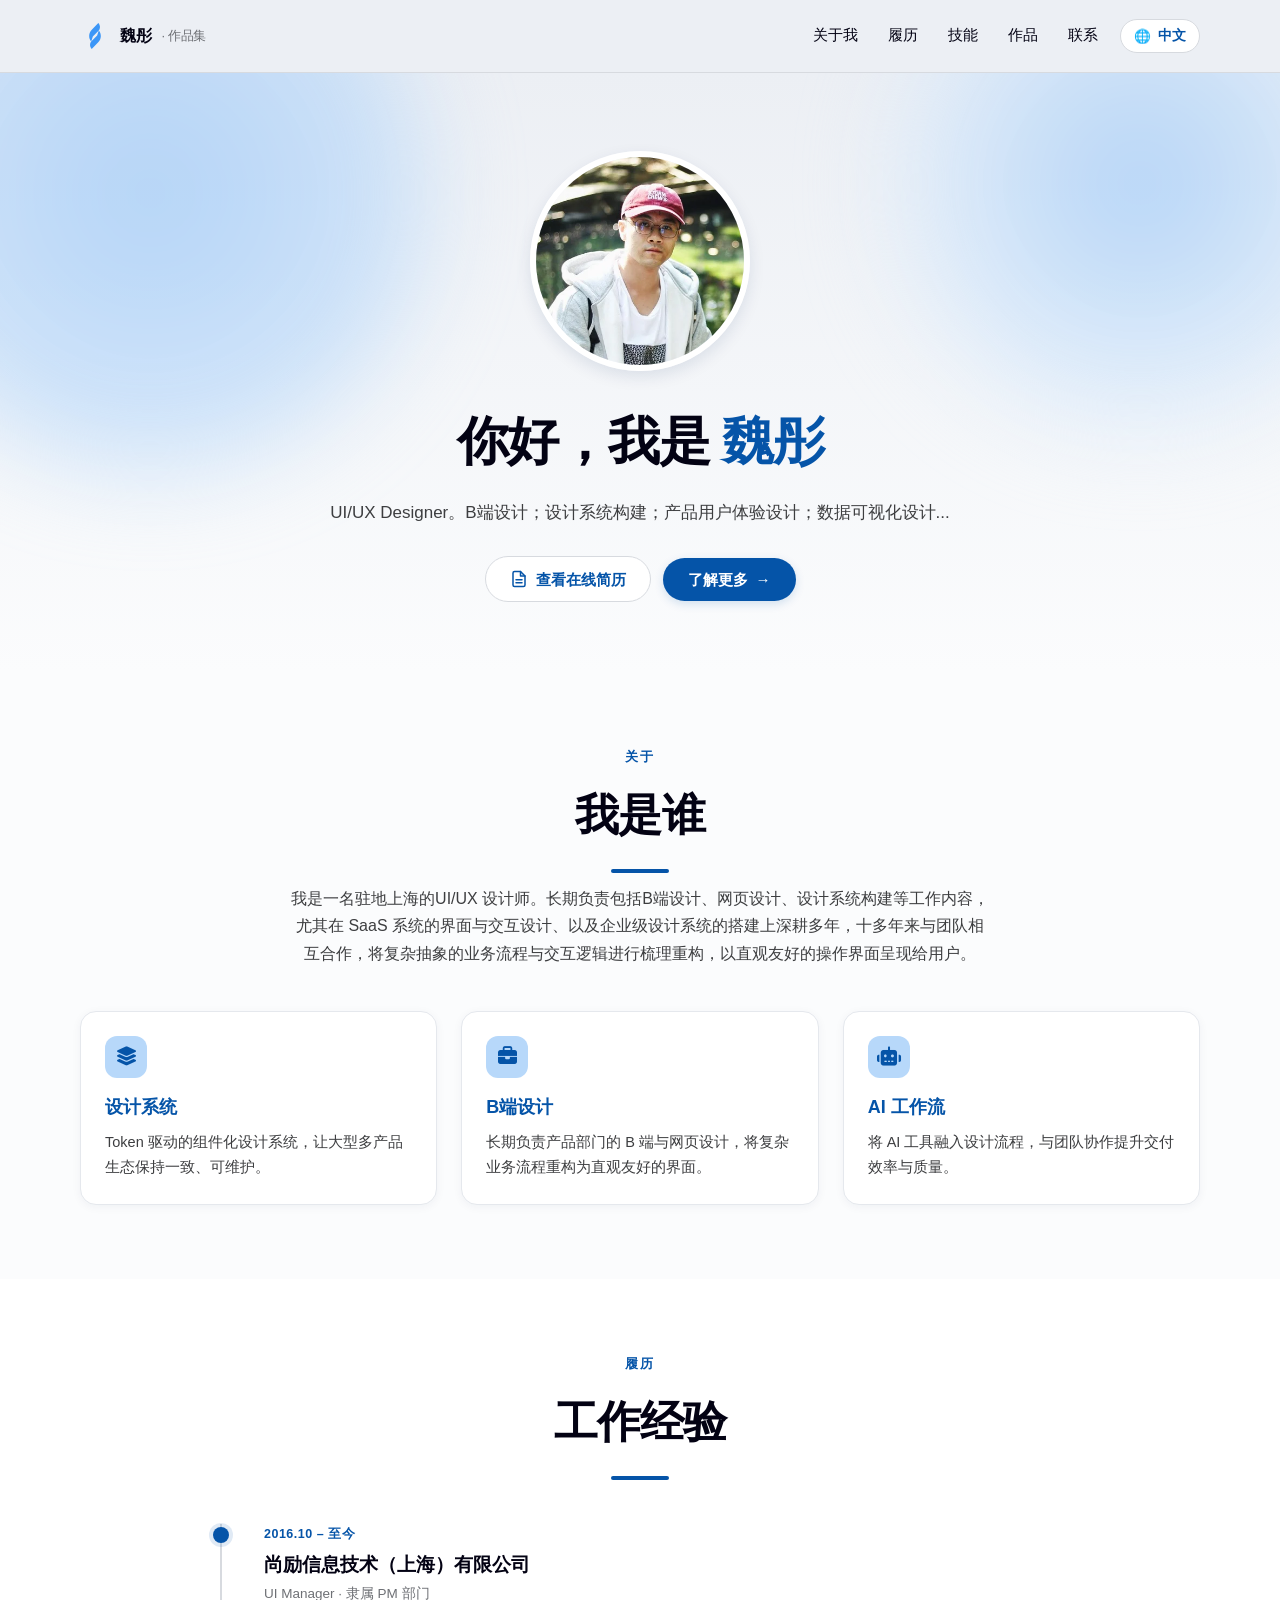
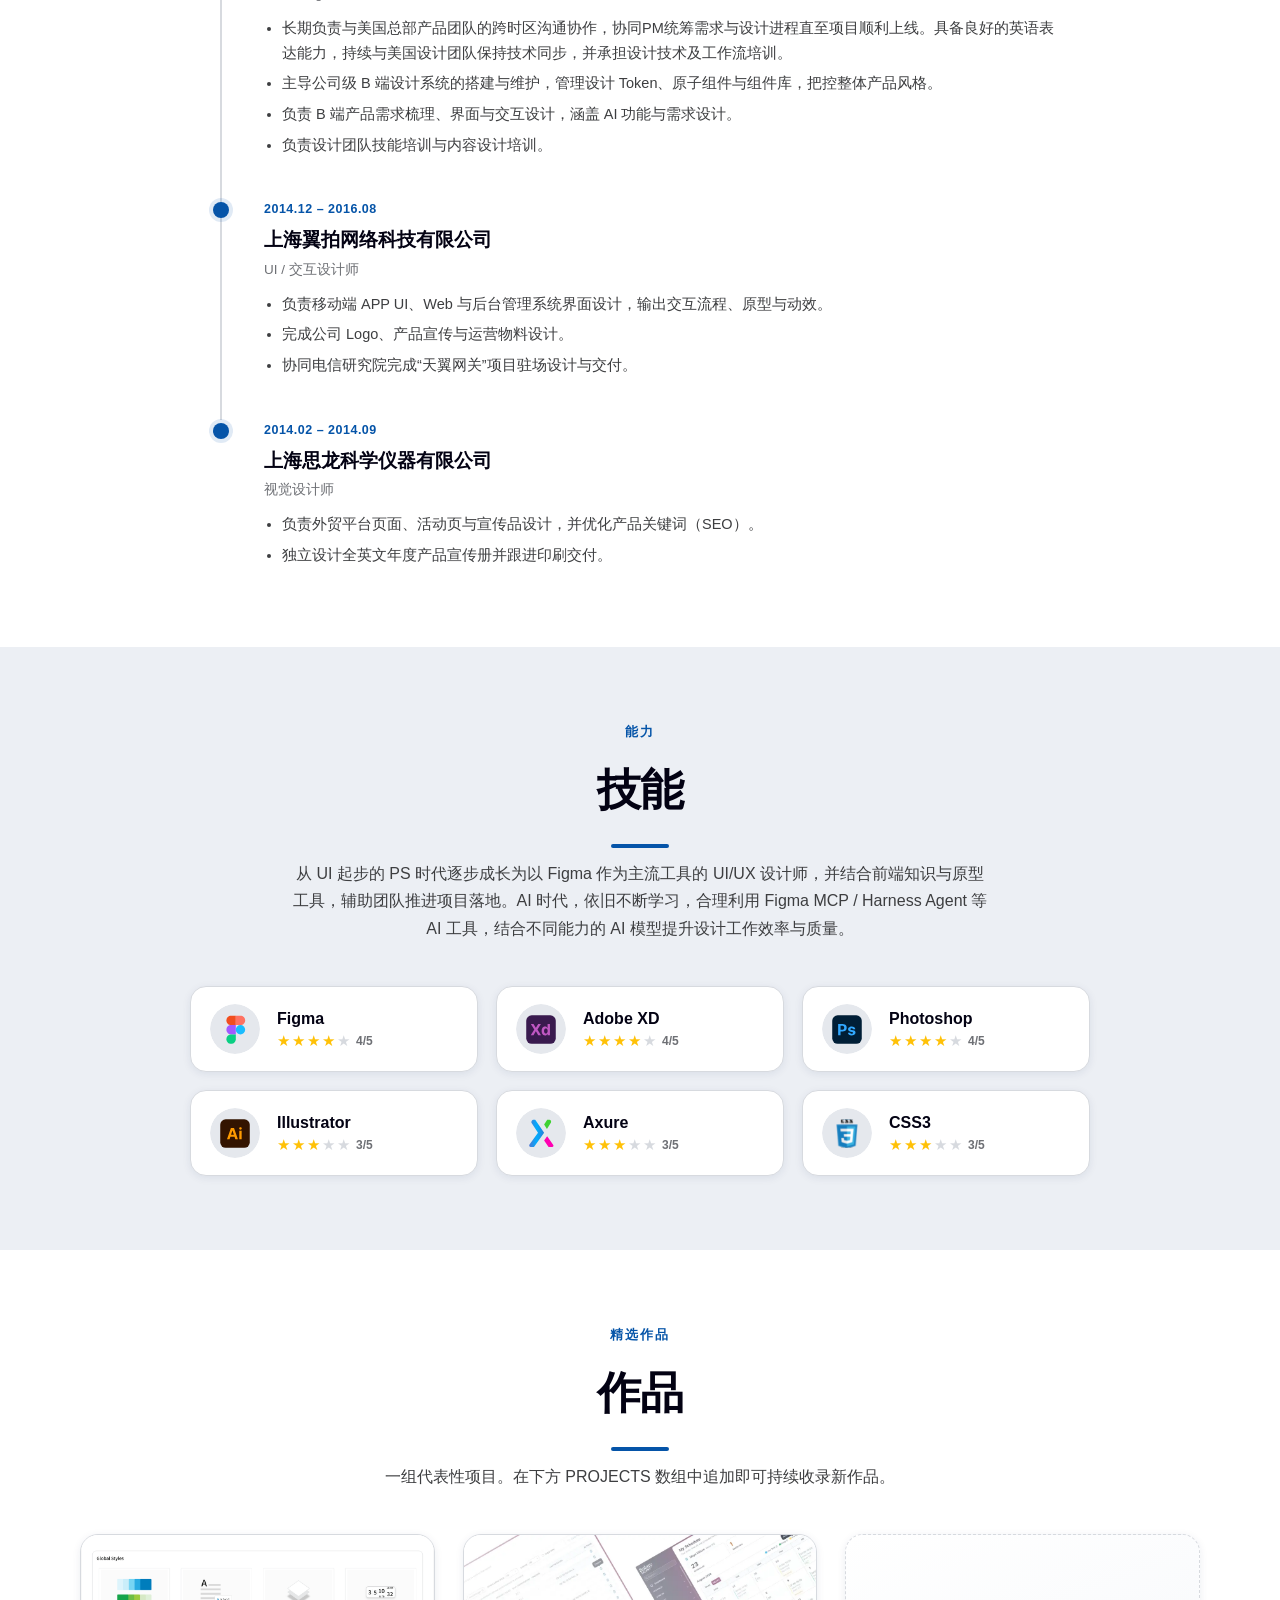
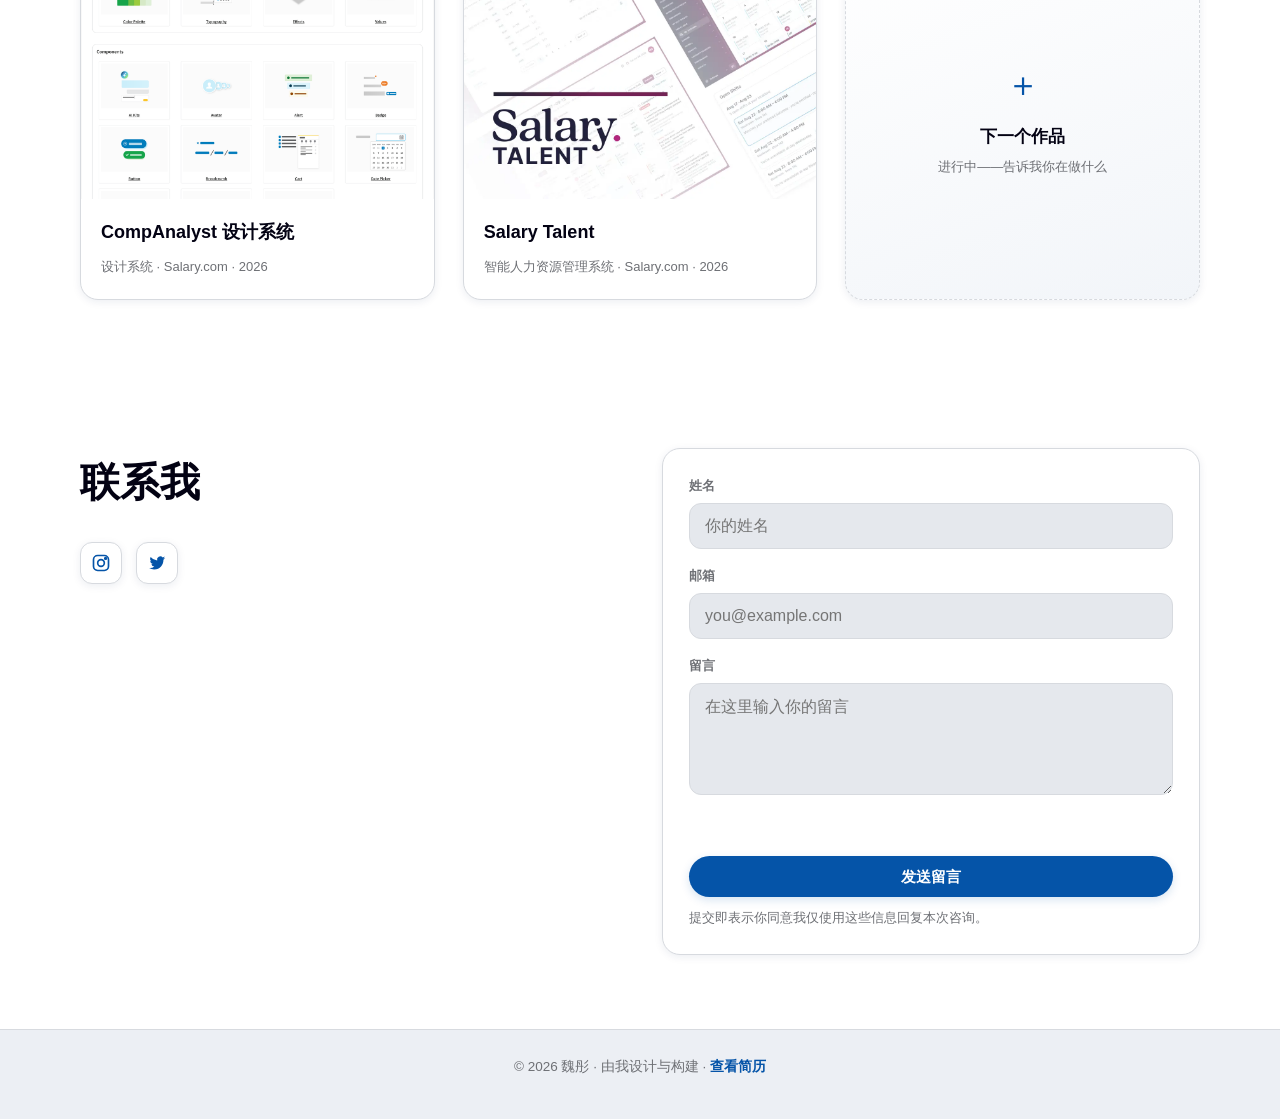
==== commit b2417d5f: "Simplify contact section copy" ====
--- a/index.html
+++ b/index.html
@@ -149,8 +149,6 @@
   .form-status[data-state="error"]{color:#B42318;}
   .form-status[data-state="activation"]{color:#B54708;}
   .form-note{margin:12px 0 0!important;font-size:12.5px!important;line-height:1.55;color:var(--color-muted)!important;}
-  .contact-email{margin-top:12px!important;}
-  .contact-email a{color:var(--color-primary);font-weight:600;border-bottom:1px solid var(--color-line);}
 
   /* ---- Mobile / tablet menu (hamburger) ---- */
   .menu-toggle{display:none;width:42px;height:42px;border-radius:12px;border:1px solid var(--color-line);background:rgba(255,255,255,.7);cursor:pointer;align-items:center;justify-content:center;flex-direction:column;gap:5px;transition:.2s;margin-left:6px;}
@@ -320,8 +318,6 @@
     <div class="ccol">
       <div>
         <h2 data-i18n="contact.title">联系我</h2>
-        <p data-i18n="contact.desc">如果你有设计系统、B2B 产品或 AI 产品的挑战，欢迎与我聊合作、机会与新想法。</p>
-        <p class="contact-email">Email: <a href="mailto:leiniao2086@hotmail.com">leiniao2086@hotmail.com</a></p>
         <div class="socials">
           <a href="#" aria-label="Instagram"><svg viewBox="0 0 24 24" width="20" height="20" fill="none" stroke="currentColor" stroke-width="2"><rect x="3" y="3" width="18" height="18" rx="5"/><circle cx="12" cy="12" r="4"/><circle cx="17.5" cy="6.5" r="1" fill="currentColor"/></svg></a>
           <a href="#" aria-label="Twitter"><svg viewBox="0 0 24 24" width="20" height="20" fill="currentColor"><path d="M22 5.9c-.7.3-1.5.5-2.3.6.8-.5 1.4-1.3 1.7-2.2-.8.5-1.6.8-2.5 1a3.9 3.9 0 0 0-6.7 3.6A11 11 0 0 1 4.4 4.7a3.9 3.9 0 0 0 1.2 5.2c-.6 0-1.2-.2-1.7-.5v.1a3.9 3.9 0 0 0 3.1 3.8c-.6.2-1.2.2-1.8.1a3.9 3.9 0 0 0 3.6 2.7A7.9 7.9 0 0 1 2.6 18a11 11 0 0 0 6 1.8c7.2 0 11.1-6 11.1-11.1v-.5c.8-.6 1.4-1.3 2-2.1z"/></svg></a>
@@ -384,8 +380,8 @@
       "exp.eyebrow":"履历","exp.title":"工作经验","skills.eyebrow":"能力","skills.title":"技能",
       "skills.desc":"从 UI 起步的 PS 时代逐步成长为以 Figma 作为主流工具的 UI/UX 设计师，并结合前端知识与原型工具，辅助团队推进项目落地。AI 时代，依旧不断学习，合理利用 Figma MCP / Harness Agent 等 AI 工具，结合不同能力的 AI 模型提升设计工作效率与质量。","s1":"Figma","s2":"设计 Token","s3":"SwiftUI","s4":"React / Tailwind","s5":"Vue","s6":"无障碍 (WCAG)","s7":"数据可视化","s8":"RAG 与 AI 原型","s9":"设计运营",
       "portfolio.eyebrow":"精选作品","portfolio.title":"作品","portfolio.desc":"一组代表性项目。在下方 PROJECTS 数组中追加即可持续收录新作品。",
-      "contact.title":"联系我","contact.desc":"如果你有设计系统、B2B 产品或 AI 产品的挑战，欢迎与我聊合作、机会与新想法。",
-      "form.name":"姓名","form.namePh":"你的姓名","form.email":"邮箱","form.emailPh":"you@example.com","form.message":"留言","form.messagePh":"在这里输入你的留言","form.submit":"发送留言","form.sending":"正在发送…","form.success":"留言已发送，我会尽快回复你。","form.error":"发送失败，请稍后重试，或直接发送邮件联系我。","form.activation":"表单正在等待邮箱激活，请直接发送邮件联系我。","form.note":"提交即表示你同意我仅使用这些信息回复本次咨询。",
+      "contact.title":"联系我",
+      "form.name":"姓名","form.namePh":"你的姓名","form.email":"邮箱","form.emailPh":"you@example.com","form.message":"留言","form.messagePh":"在这里输入你的留言","form.submit":"发送留言","form.sending":"正在发送…","form.success":"留言已发送，我会尽快回复你。","form.error":"发送失败，请稍后重试。","form.activation":"表单暂时不可用，请稍后再试。","form.note":"提交即表示你同意我仅使用这些信息回复本次咨询。",
       "footer":"© 2026 魏彤 · 由我设计与构建","footer.resume":"查看简历"
     },
     en: {
@@ -404,8 +400,8 @@
       "exp.eyebrow":"Resume","exp.title":"Work Experience","skills.eyebrow":"Capabilities","skills.title":"Skills",
       "skills.desc":"I started in the Photoshop era of UI design and grew into a UI/UX designer whose primary tool is Figma — combining front-end knowledge with prototyping tools to help teams ship products. In the AI era, I keep learning and use AI tools like Figma MCP and Harness Agent with diverse AI models to improve design efficiency and quality.","s1":"Figma","s2":"Design Tokens","s3":"SwiftUI","s4":"React / Tailwind","s5":"Vue","s6":"Web Accessibility (WCAG)","s7":"Data Visualization","s8":"RAG & AI Prototyping","s9":"Design Ops",
       "portfolio.eyebrow":"Selected Work","portfolio.title":"Portfolio","portfolio.desc":"A collection of representative projects. Append to the PROJECTS array below to publish more.",
-      "contact.title":"Contact me","contact.desc":"Have a design system, B2B product, or AI product challenge? Let's talk about collaboration, opportunities, and new ideas.",
-      "form.name":"Name","form.namePh":"Your name","form.email":"Email","form.emailPh":"you@example.com","form.message":"Message","form.messagePh":"Type your message here","form.submit":"Send message","form.sending":"Sending…","form.success":"Message sent. I’ll get back to you soon.","form.error":"Something went wrong. Please try again or email me directly.","form.activation":"This form is awaiting activation. Please email me directly.","form.note":"By submitting, you agree that I may use this information only to respond to your inquiry.",
+      "contact.title":"Contact me",
+      "form.name":"Name","form.namePh":"Your name","form.email":"Email","form.emailPh":"you@example.com","form.message":"Message","form.messagePh":"Type your message here","form.submit":"Send message","form.sending":"Sending…","form.success":"Message sent. I’ll get back to you soon.","form.error":"Something went wrong. Please try again later.","form.activation":"This form is temporarily unavailable. Please try again later.","form.note":"By submitting, you agree that I may use this information only to respond to your inquiry.",
       "footer":"© 2026 Vista Wei · Designed & built by me","footer.resume":"View resume"
     }
   };
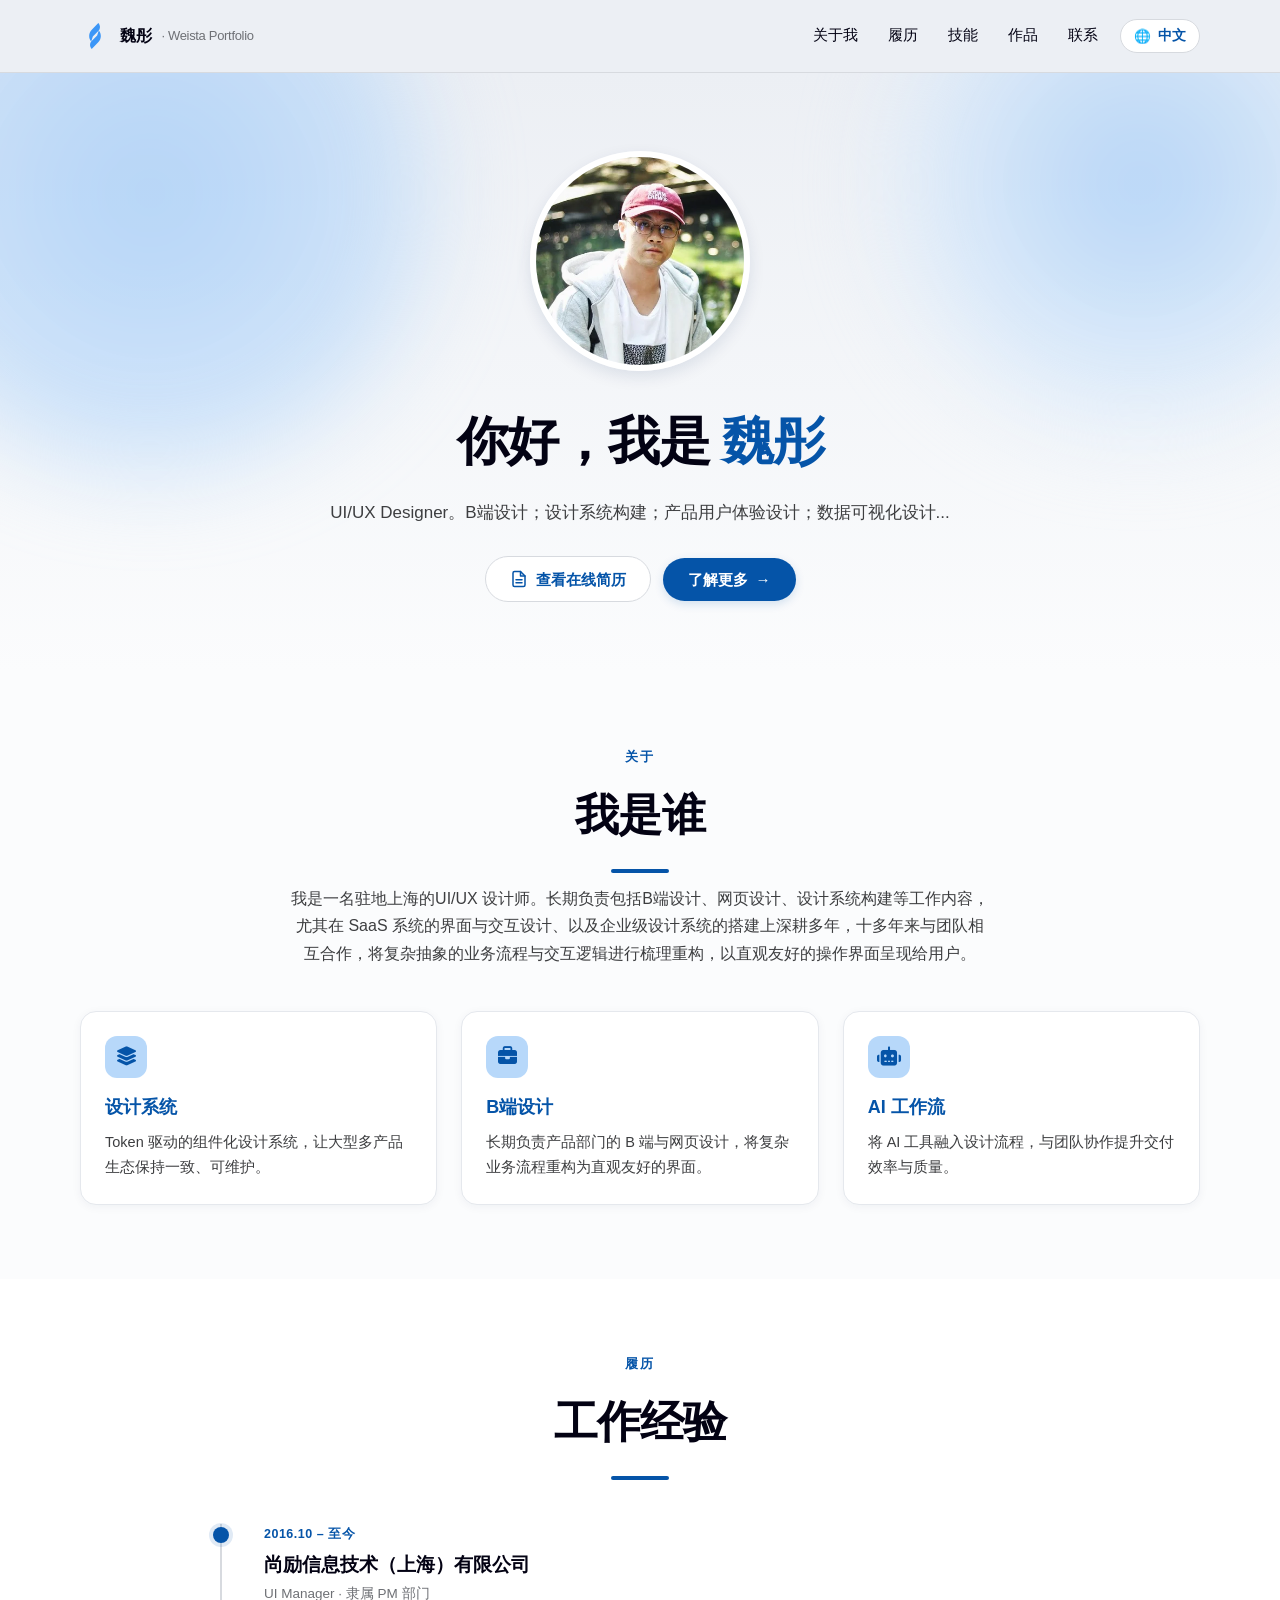
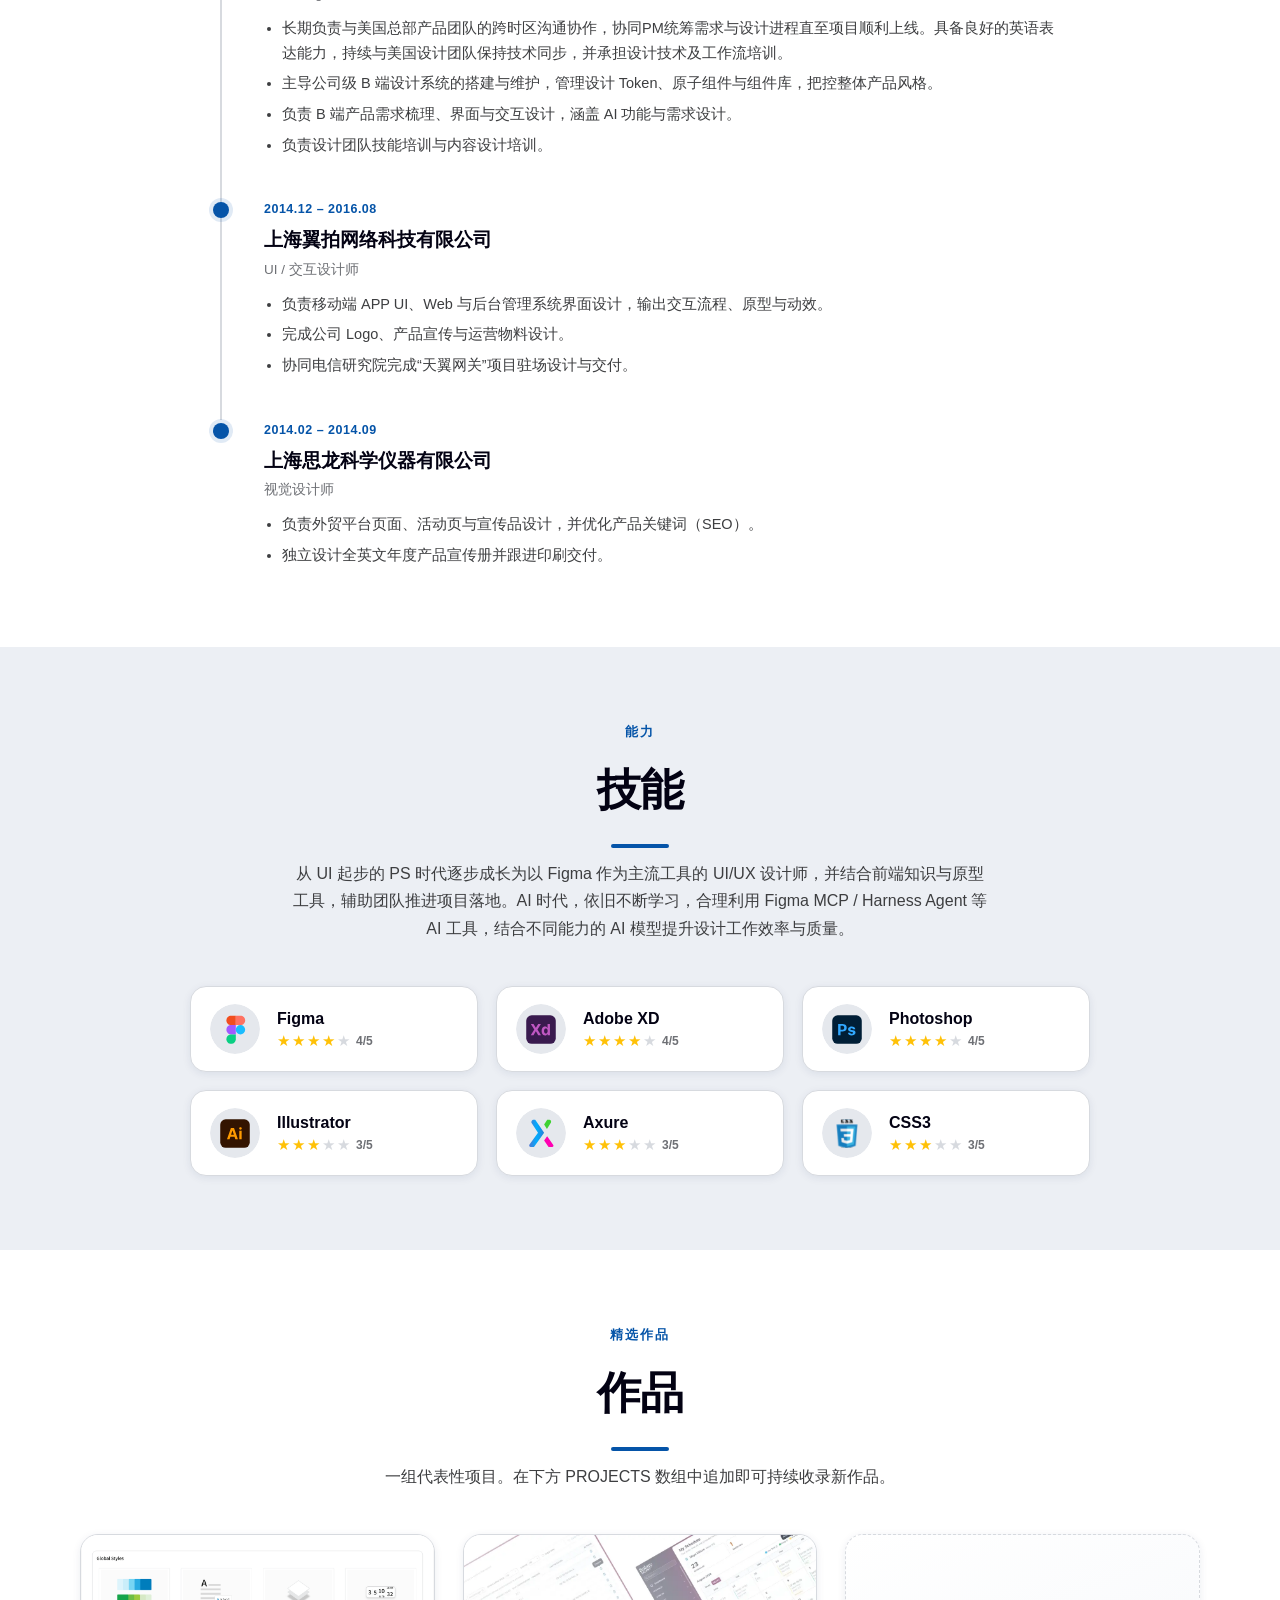
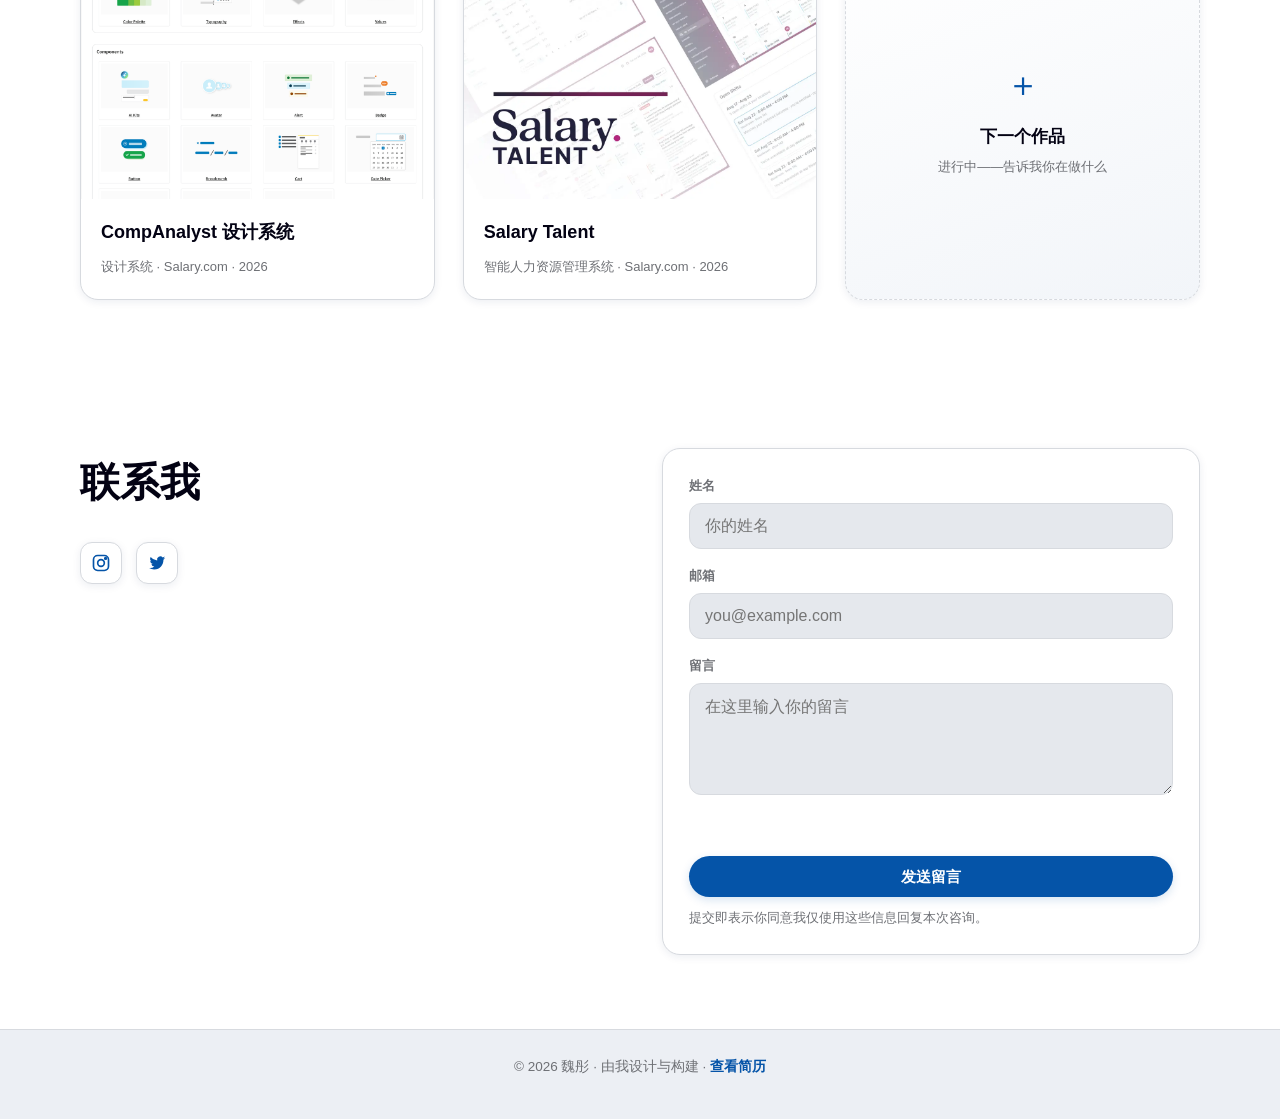
==== commit fa7aa502: "Refine portfolio brand name" ====
--- a/index.html
+++ b/index.html
@@ -3,7 +3,10 @@
 <head>
 <meta charset="UTF-8" />
 <meta name="viewport" content="width=device-width, initial-scale=1.0" />
-<title>魏彤 · 作品集</title>
+<link rel="icon" type="image/x-icon" href="favicon.ico">
+<link rel="icon" type="image/png" sizes="32x32" href="assets/favicon-32x32.png">
+<link rel="apple-touch-icon" sizes="180x180" href="assets/apple-touch-icon.png">
+<title>魏彤 · Weista Portfolio</title>
 <meta name="description" content="魏彤 (Vista Wei) — UI/UX 设计师与 AI 产品开发者。设计系统、数据驱动 B2B 体验与 AI 先行产品。" />
 <link rel="stylesheet" href="assets/fontawesome/css/all.min.css" />
 <style>
@@ -220,7 +223,7 @@
         <path d="M27.446 23.0138L18.7082 31.8425C17.8746 32.6844 17.2134 33.6841 16.7623 34.7843C16.3111 35.8845 16.0789 37.0637 16.0789 38.2546C16.0789 39.4455 16.3111 40.6247 16.7623 41.7249C17.2134 42.8251 17.8746 43.8247 18.7082 44.6667L29.1783 34.0894C31.6359 31.6051 33.1046 28.2951 33.3052 24.7884C33.5058 21.2817 32.3578 17.8282 30.0733 15.1239L27.446 23.0138Z" fill="#3B96F7"/>
         <path d="M20.5537 24.9862L29.2917 16.1575C30.1253 15.3156 30.7865 14.3159 31.2377 13.2157C31.6888 12.1155 31.921 10.9363 31.921 9.74542C31.921 8.55453 31.6888 7.37527 31.2377 6.27507C30.7865 5.17487 30.1253 4.17527 29.2917 3.33333L18.8217 13.9106C16.364 16.3949 14.8954 19.7049 14.6948 23.2116C14.4941 26.7183 15.6422 30.1718 17.9267 32.8761L20.5537 24.9862Z" fill="#3B96F7"/>
       </svg>
-      <span data-i18n="brand">魏彤</span> <small data-i18n="brand.portfolio">· 作品集</small>
+      <span data-i18n="brand">魏彤</span> <small data-i18n="brand.portfolio">· Weista Portfolio</small>
     </a>
     <nav class="navlinks">
       <a href="#about" data-i18n="nav.about">关于我</a>
@@ -365,7 +368,7 @@
   // ======================================================
   const I18N = {
     zh: {
-      "brand":"魏彤", "brand.portfolio":"· 作品集",
+      "brand":"魏彤", "brand.portfolio":"· Weista Portfolio",
       "nav.about":"关于我","nav.exp":"履历","nav.skills":"技能","nav.portfolio":"作品","nav.contact":"联系",
       "lang":"中文",
       "hero.greet":"你好，我是","hero.name":"魏彤",
@@ -385,7 +388,7 @@
       "footer":"© 2026 魏彤 · 由我设计与构建","footer.resume":"查看简历"
     },
     en: {
-      "brand":"Vista Wei","brand.portfolio":"· Portfolio",
+      "brand":"Vista Wei","brand.portfolio":"· Weista Portfolio",
       "nav.about":"Who am I","nav.exp":"Resume","nav.skills":"Skills","nav.portfolio":"Portfolio","nav.contact":"Contact",
       "lang":"EN",
       "hero.greet":"Hi, I'm","hero.name":"Vista Wei",
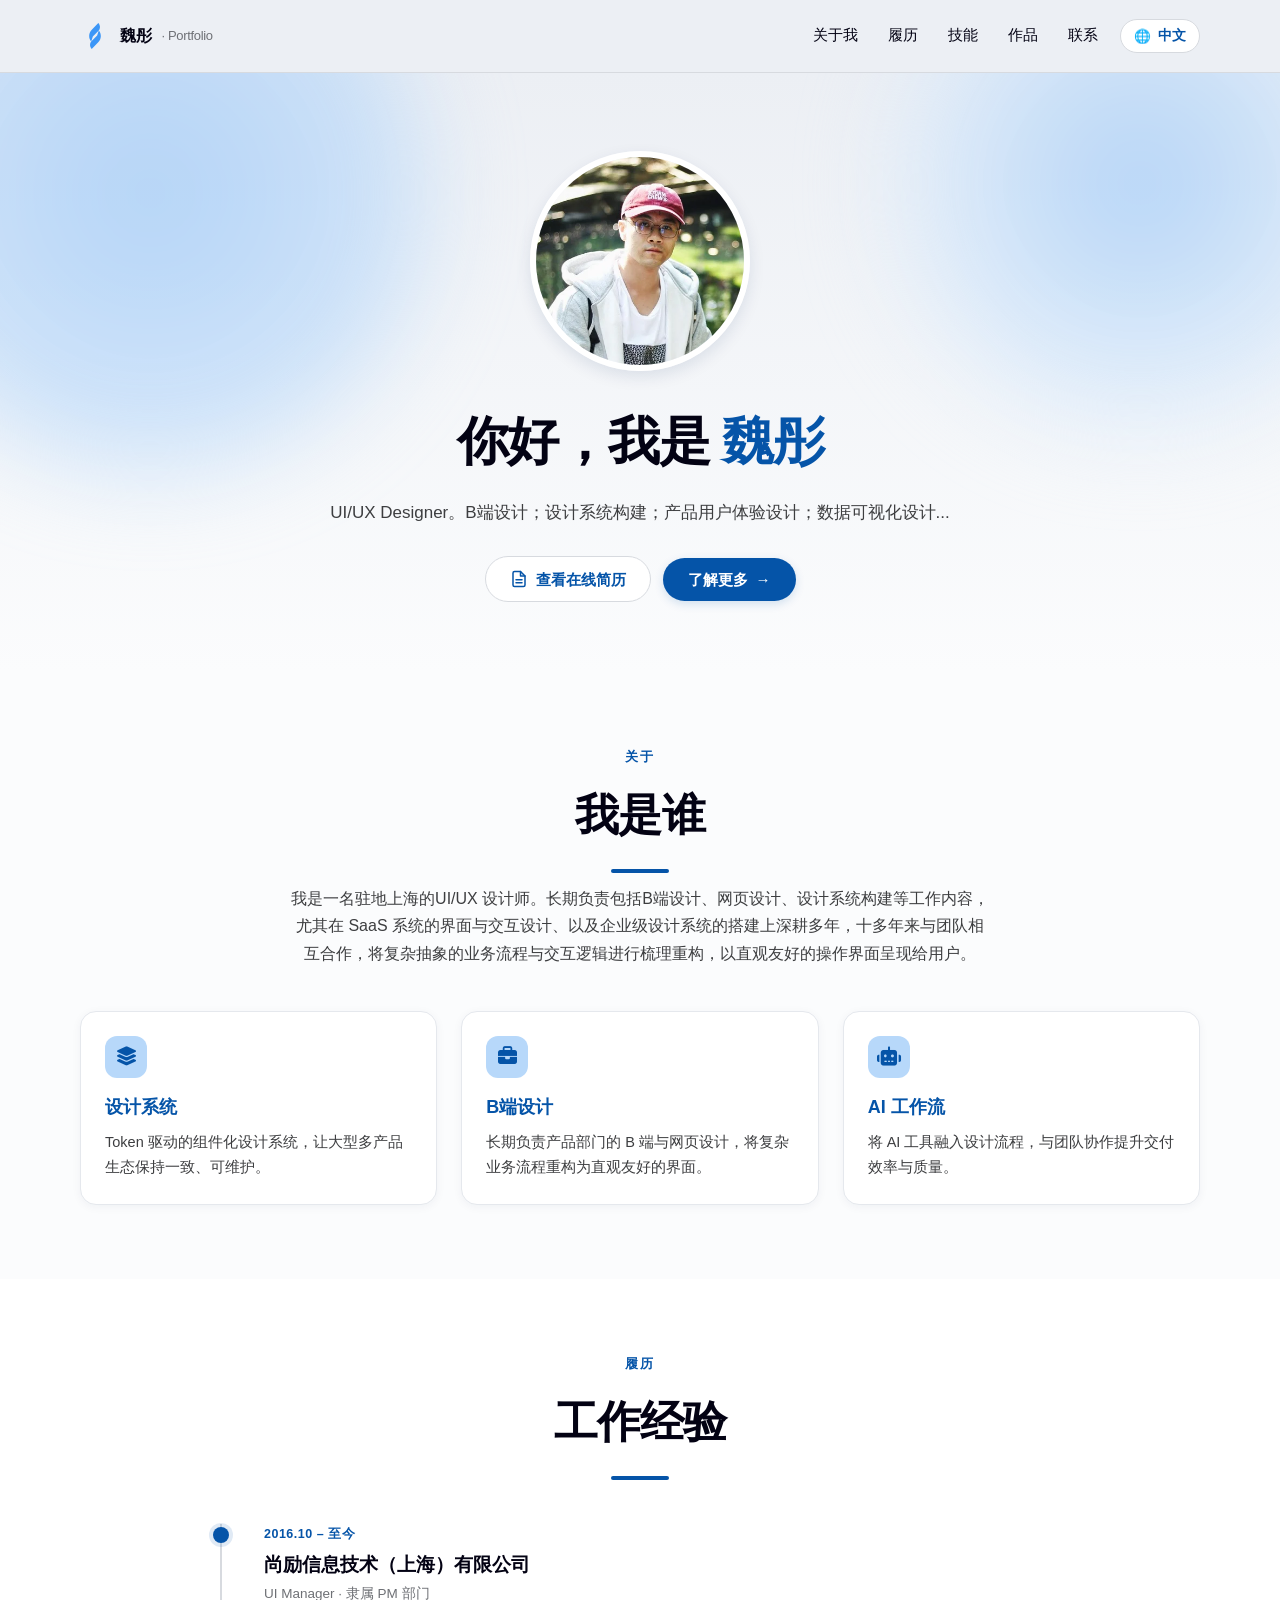
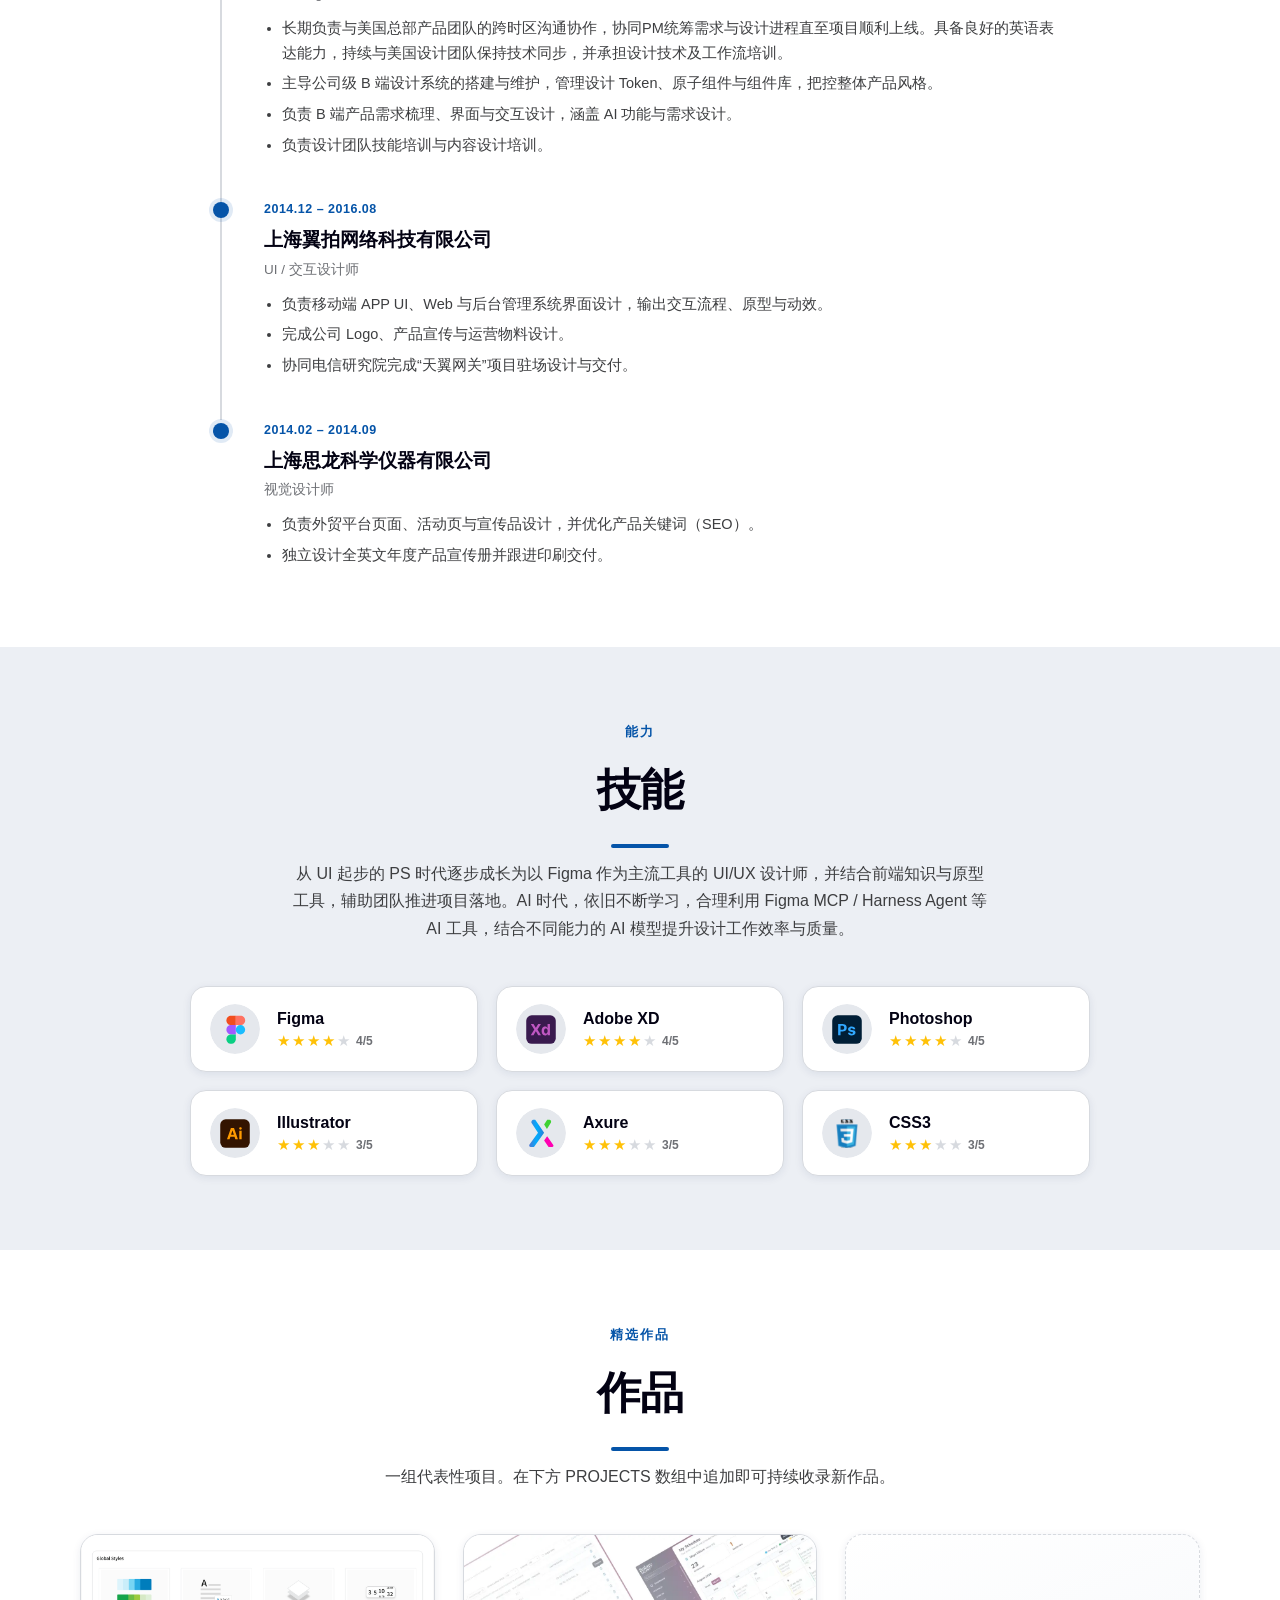
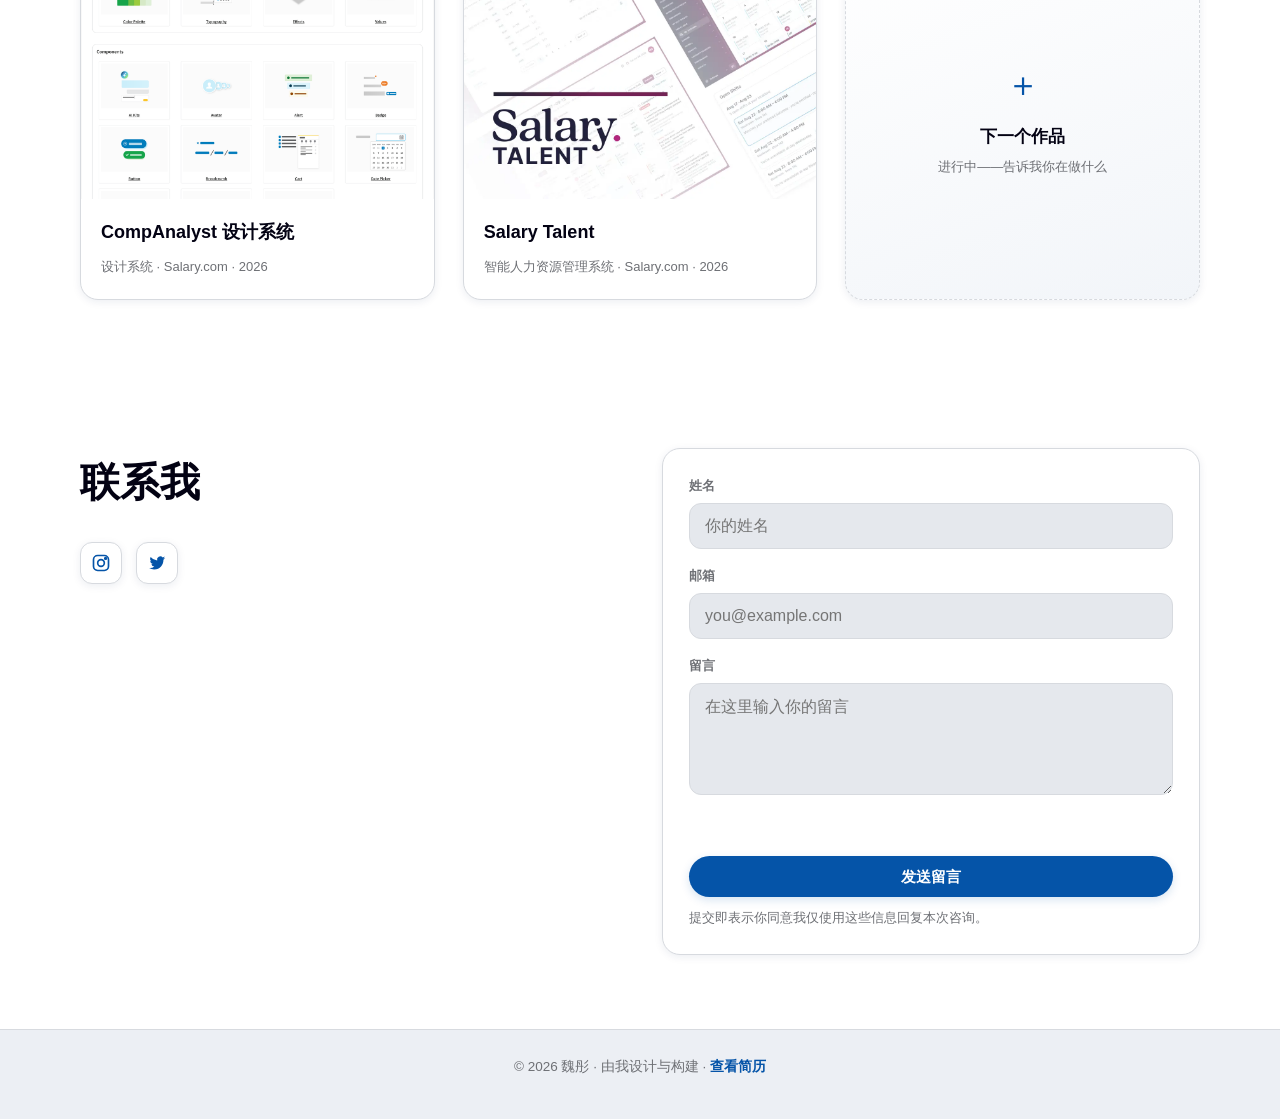
==== commit 93b9dc2f: "Simplify portfolio brand name" ====
--- a/index.html
+++ b/index.html
@@ -6,7 +6,7 @@
 <link rel="icon" type="image/x-icon" href="favicon.ico">
 <link rel="icon" type="image/png" sizes="32x32" href="assets/favicon-32x32.png">
 <link rel="apple-touch-icon" sizes="180x180" href="assets/apple-touch-icon.png">
-<title>魏彤 · Weista Portfolio</title>
+<title>魏彤 · Portfolio</title>
 <meta name="description" content="魏彤 (Vista Wei) — UI/UX 设计师与 AI 产品开发者。设计系统、数据驱动 B2B 体验与 AI 先行产品。" />
 <link rel="stylesheet" href="assets/fontawesome/css/all.min.css" />
 <style>
@@ -223,7 +223,7 @@
         <path d="M27.446 23.0138L18.7082 31.8425C17.8746 32.6844 17.2134 33.6841 16.7623 34.7843C16.3111 35.8845 16.0789 37.0637 16.0789 38.2546C16.0789 39.4455 16.3111 40.6247 16.7623 41.7249C17.2134 42.8251 17.8746 43.8247 18.7082 44.6667L29.1783 34.0894C31.6359 31.6051 33.1046 28.2951 33.3052 24.7884C33.5058 21.2817 32.3578 17.8282 30.0733 15.1239L27.446 23.0138Z" fill="#3B96F7"/>
         <path d="M20.5537 24.9862L29.2917 16.1575C30.1253 15.3156 30.7865 14.3159 31.2377 13.2157C31.6888 12.1155 31.921 10.9363 31.921 9.74542C31.921 8.55453 31.6888 7.37527 31.2377 6.27507C30.7865 5.17487 30.1253 4.17527 29.2917 3.33333L18.8217 13.9106C16.364 16.3949 14.8954 19.7049 14.6948 23.2116C14.4941 26.7183 15.6422 30.1718 17.9267 32.8761L20.5537 24.9862Z" fill="#3B96F7"/>
       </svg>
-      <span data-i18n="brand">魏彤</span> <small data-i18n="brand.portfolio">· Weista Portfolio</small>
+      <span data-i18n="brand">魏彤</span> <small data-i18n="brand.portfolio">· Portfolio</small>
     </a>
     <nav class="navlinks">
       <a href="#about" data-i18n="nav.about">关于我</a>
@@ -368,7 +368,7 @@
   // ======================================================
   const I18N = {
     zh: {
-      "brand":"魏彤", "brand.portfolio":"· Weista Portfolio",
+      "brand":"魏彤", "brand.portfolio":"· Portfolio",
       "nav.about":"关于我","nav.exp":"履历","nav.skills":"技能","nav.portfolio":"作品","nav.contact":"联系",
       "lang":"中文",
       "hero.greet":"你好，我是","hero.name":"魏彤",
@@ -388,7 +388,7 @@
       "footer":"© 2026 魏彤 · 由我设计与构建","footer.resume":"查看简历"
     },
     en: {
-      "brand":"Vista Wei","brand.portfolio":"· Weista Portfolio",
+      "brand":"Vista Wei","brand.portfolio":"· Portfolio",
       "nav.about":"Who am I","nav.exp":"Resume","nav.skills":"Skills","nav.portfolio":"Portfolio","nav.contact":"Contact",
       "lang":"EN",
       "hero.greet":"Hi, I'm","hero.name":"Vista Wei",
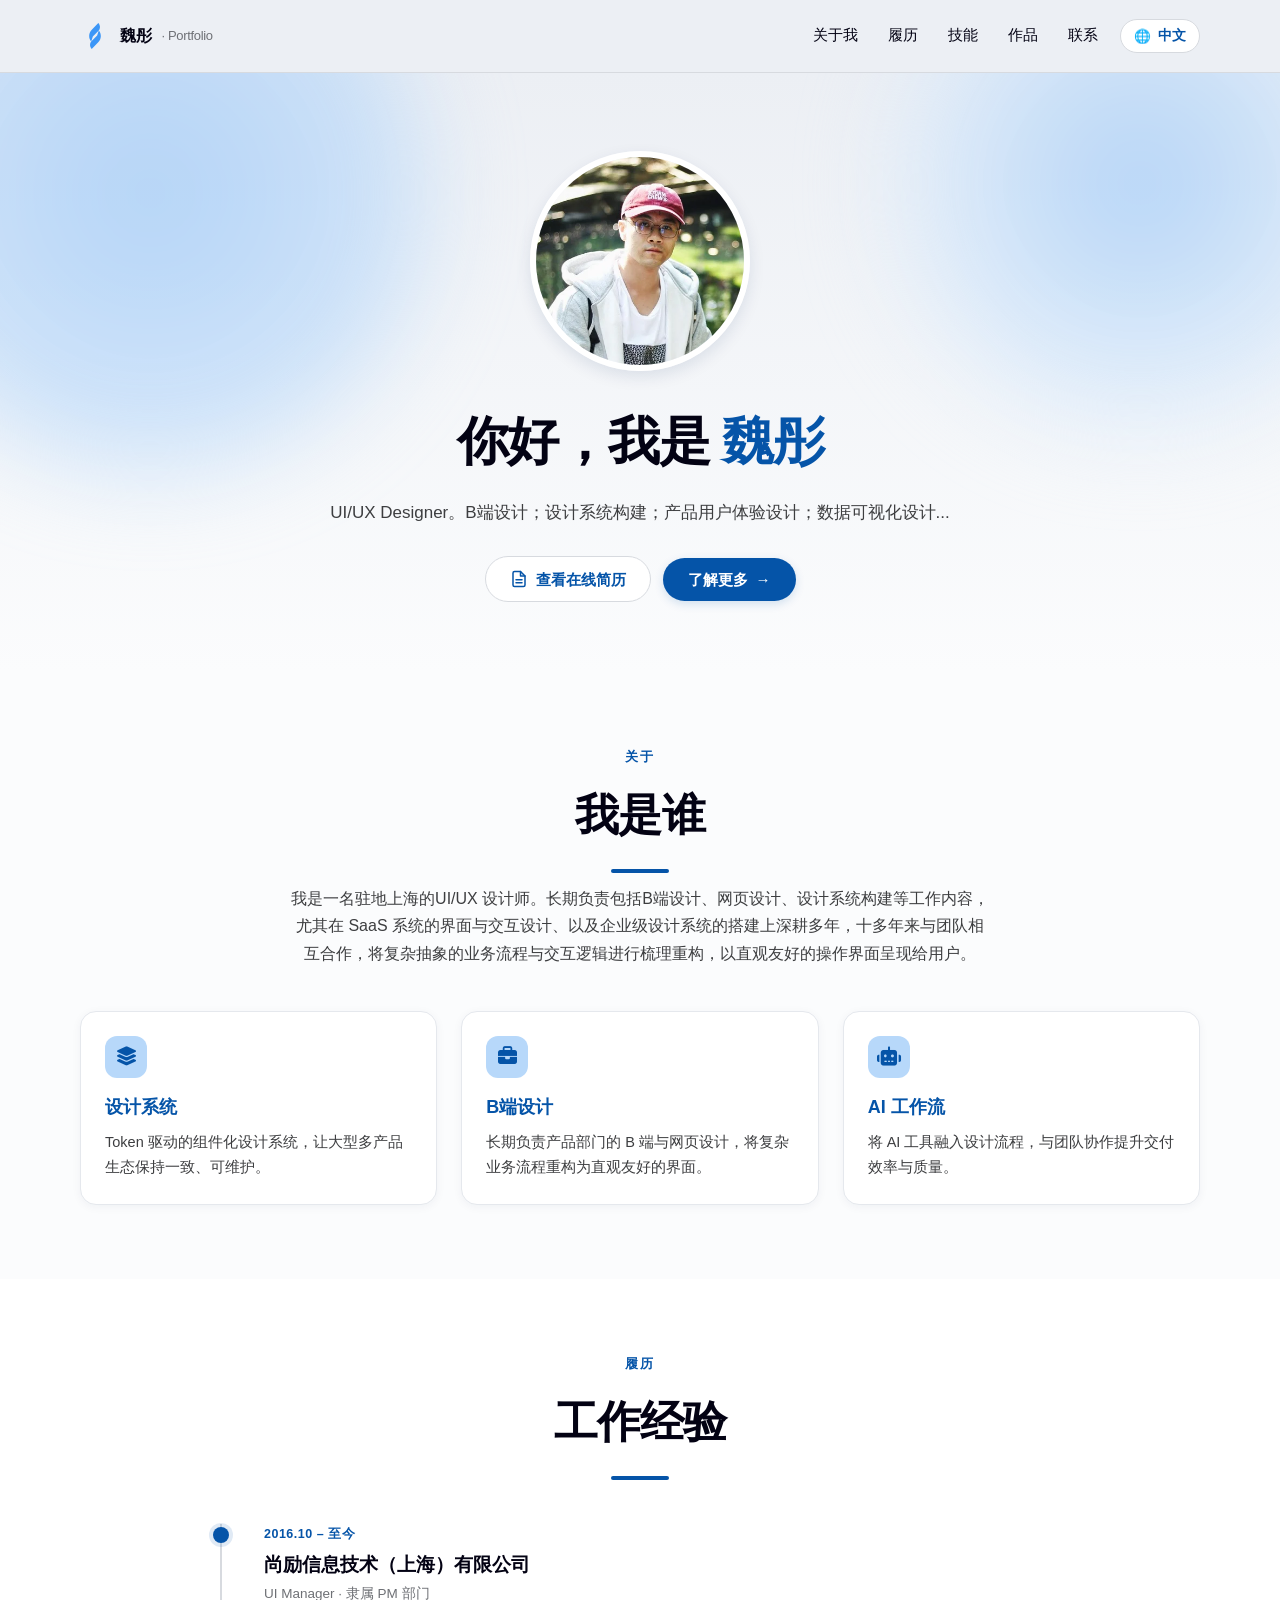
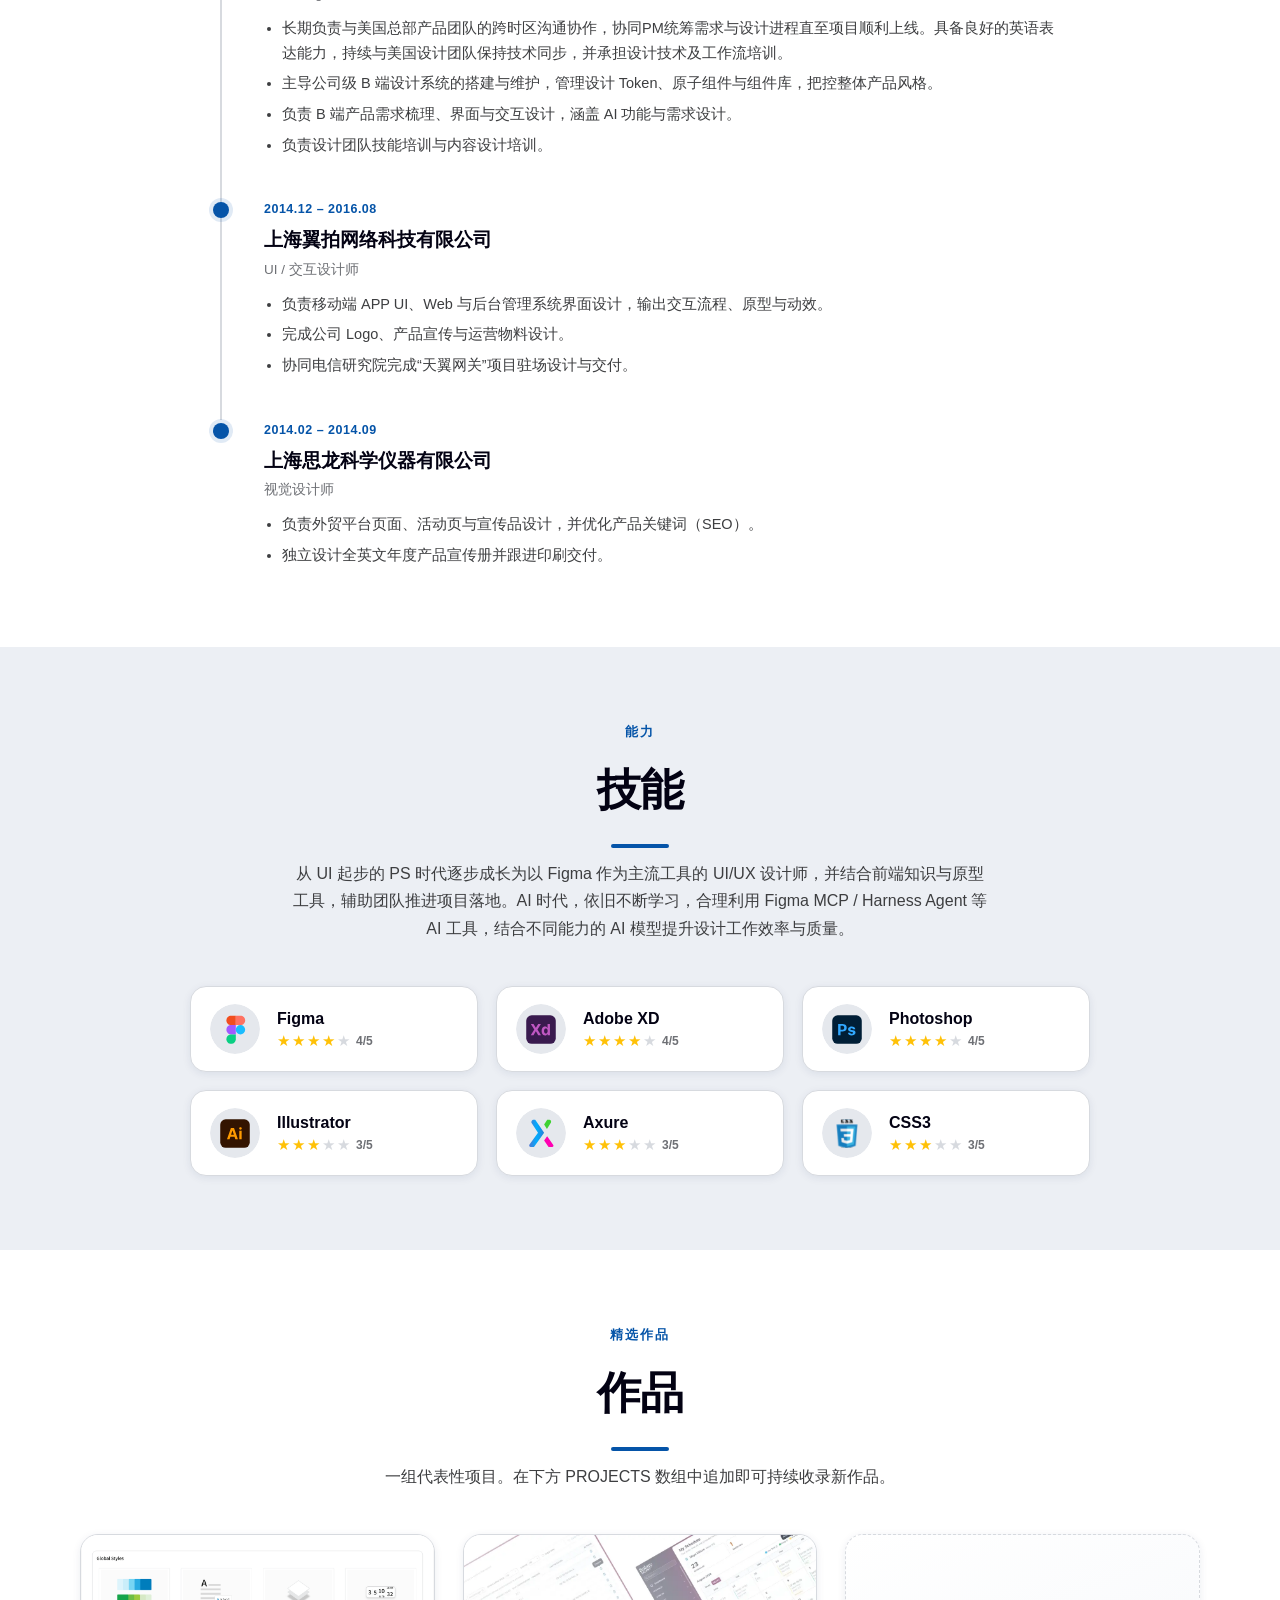
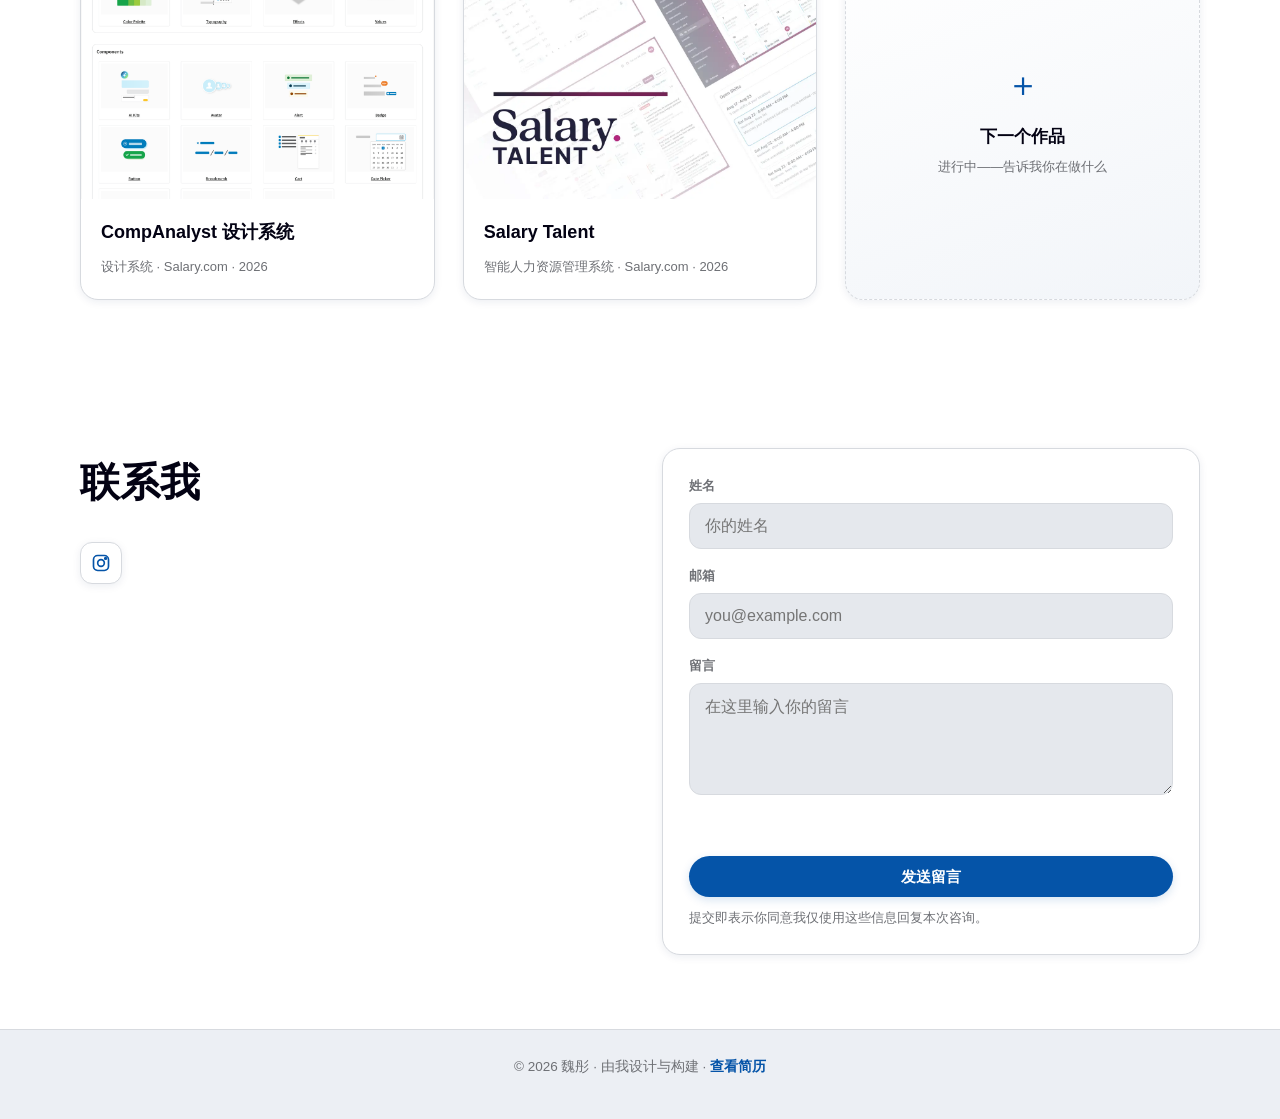
==== commit 0b92ab91: "Update contact social link" ====
--- a/index.html
+++ b/index.html
@@ -322,8 +322,7 @@
       <div>
         <h2 data-i18n="contact.title">联系我</h2>
         <div class="socials">
-          <a href="#" aria-label="Instagram"><svg viewBox="0 0 24 24" width="20" height="20" fill="none" stroke="currentColor" stroke-width="2"><rect x="3" y="3" width="18" height="18" rx="5"/><circle cx="12" cy="12" r="4"/><circle cx="17.5" cy="6.5" r="1" fill="currentColor"/></svg></a>
-          <a href="#" aria-label="Twitter"><svg viewBox="0 0 24 24" width="20" height="20" fill="currentColor"><path d="M22 5.9c-.7.3-1.5.5-2.3.6.8-.5 1.4-1.3 1.7-2.2-.8.5-1.6.8-2.5 1a3.9 3.9 0 0 0-6.7 3.6A11 11 0 0 1 4.4 4.7a3.9 3.9 0 0 0 1.2 5.2c-.6 0-1.2-.2-1.7-.5v.1a3.9 3.9 0 0 0 3.1 3.8c-.6.2-1.2.2-1.8.1a3.9 3.9 0 0 0 3.6 2.7A7.9 7.9 0 0 1 2.6 18a11 11 0 0 0 6 1.8c7.2 0 11.1-6 11.1-11.1v-.5c.8-.6 1.4-1.3 2-2.1z"/></svg></a>
+          <a href="https://www.instagram.com/vistawei/" target="_blank" rel="noopener" aria-label="Instagram"><svg viewBox="0 0 24 24" width="20" height="20" fill="none" stroke="currentColor" stroke-width="2"><rect x="3" y="3" width="18" height="18" rx="5"/><circle cx="12" cy="12" r="4"/><circle cx="17.5" cy="6.5" r="1" fill="currentColor"/></svg></a>
         </div>
       </div>
       <form
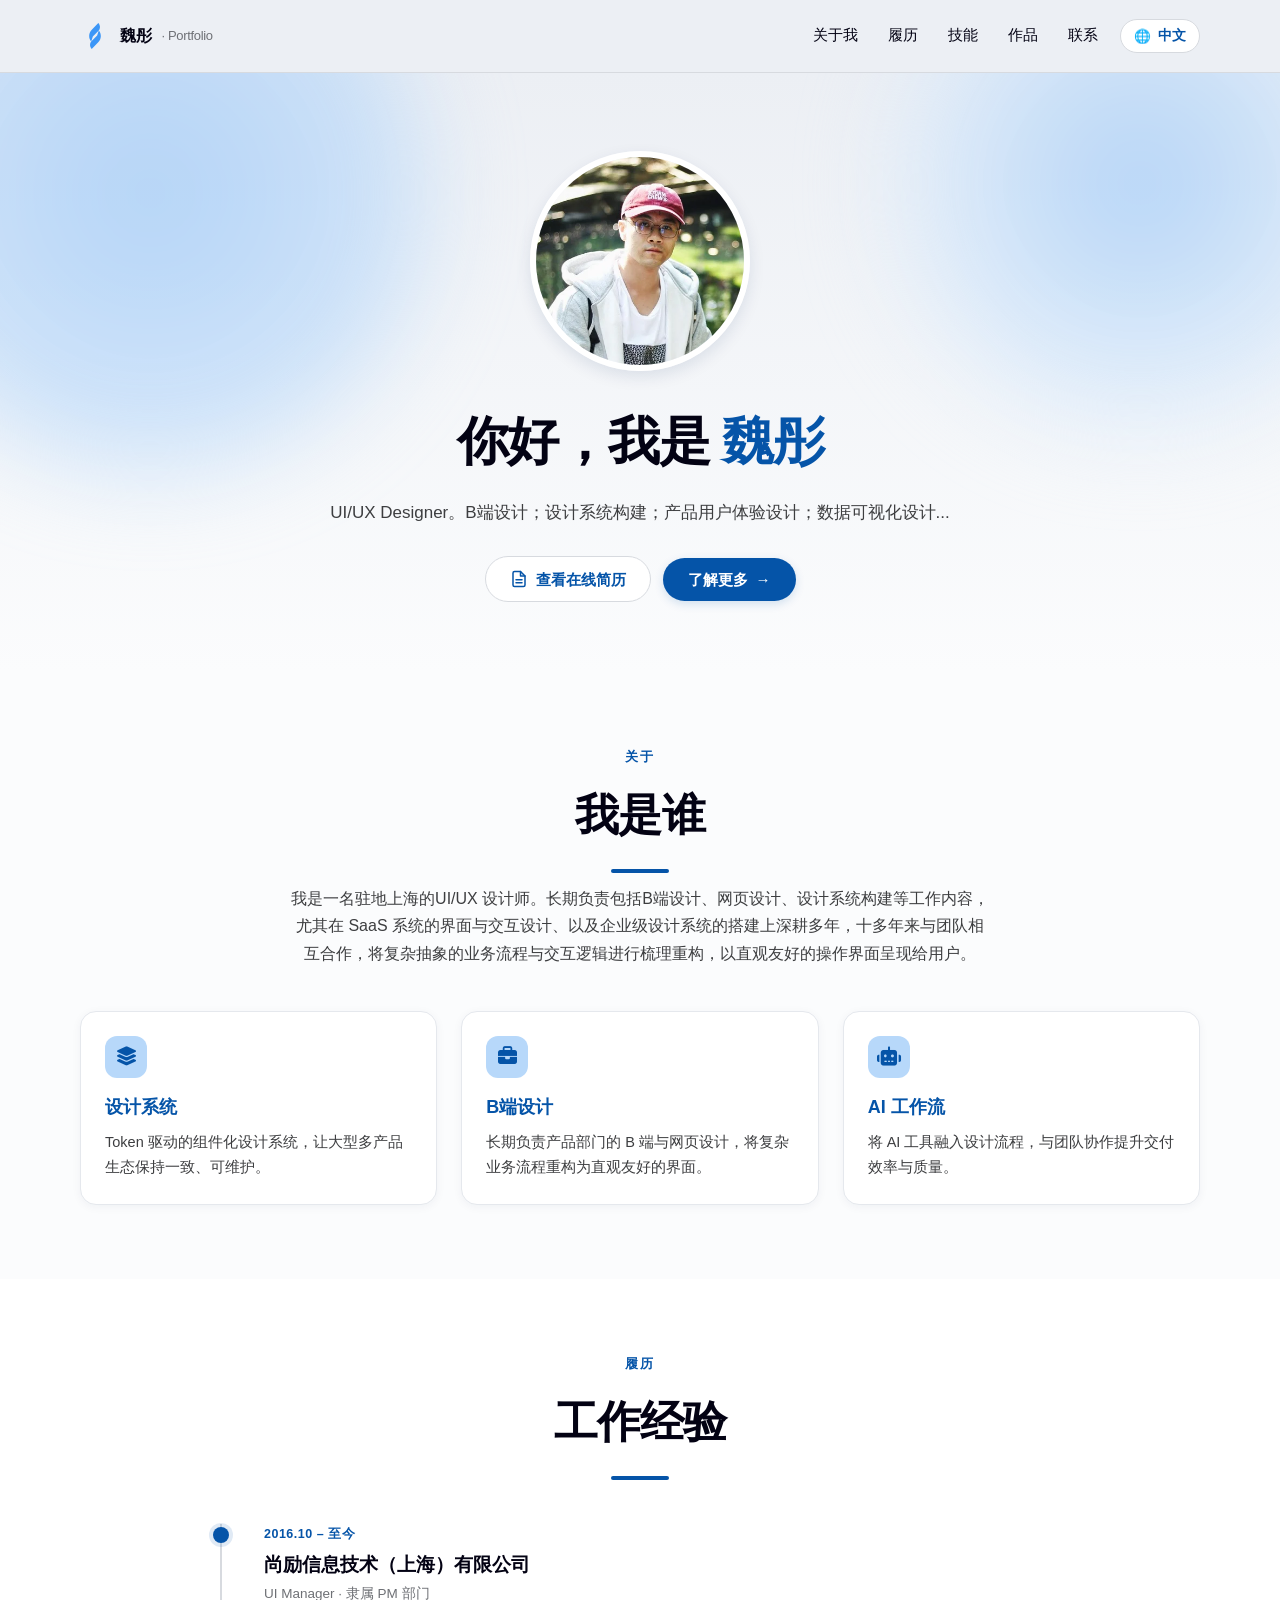
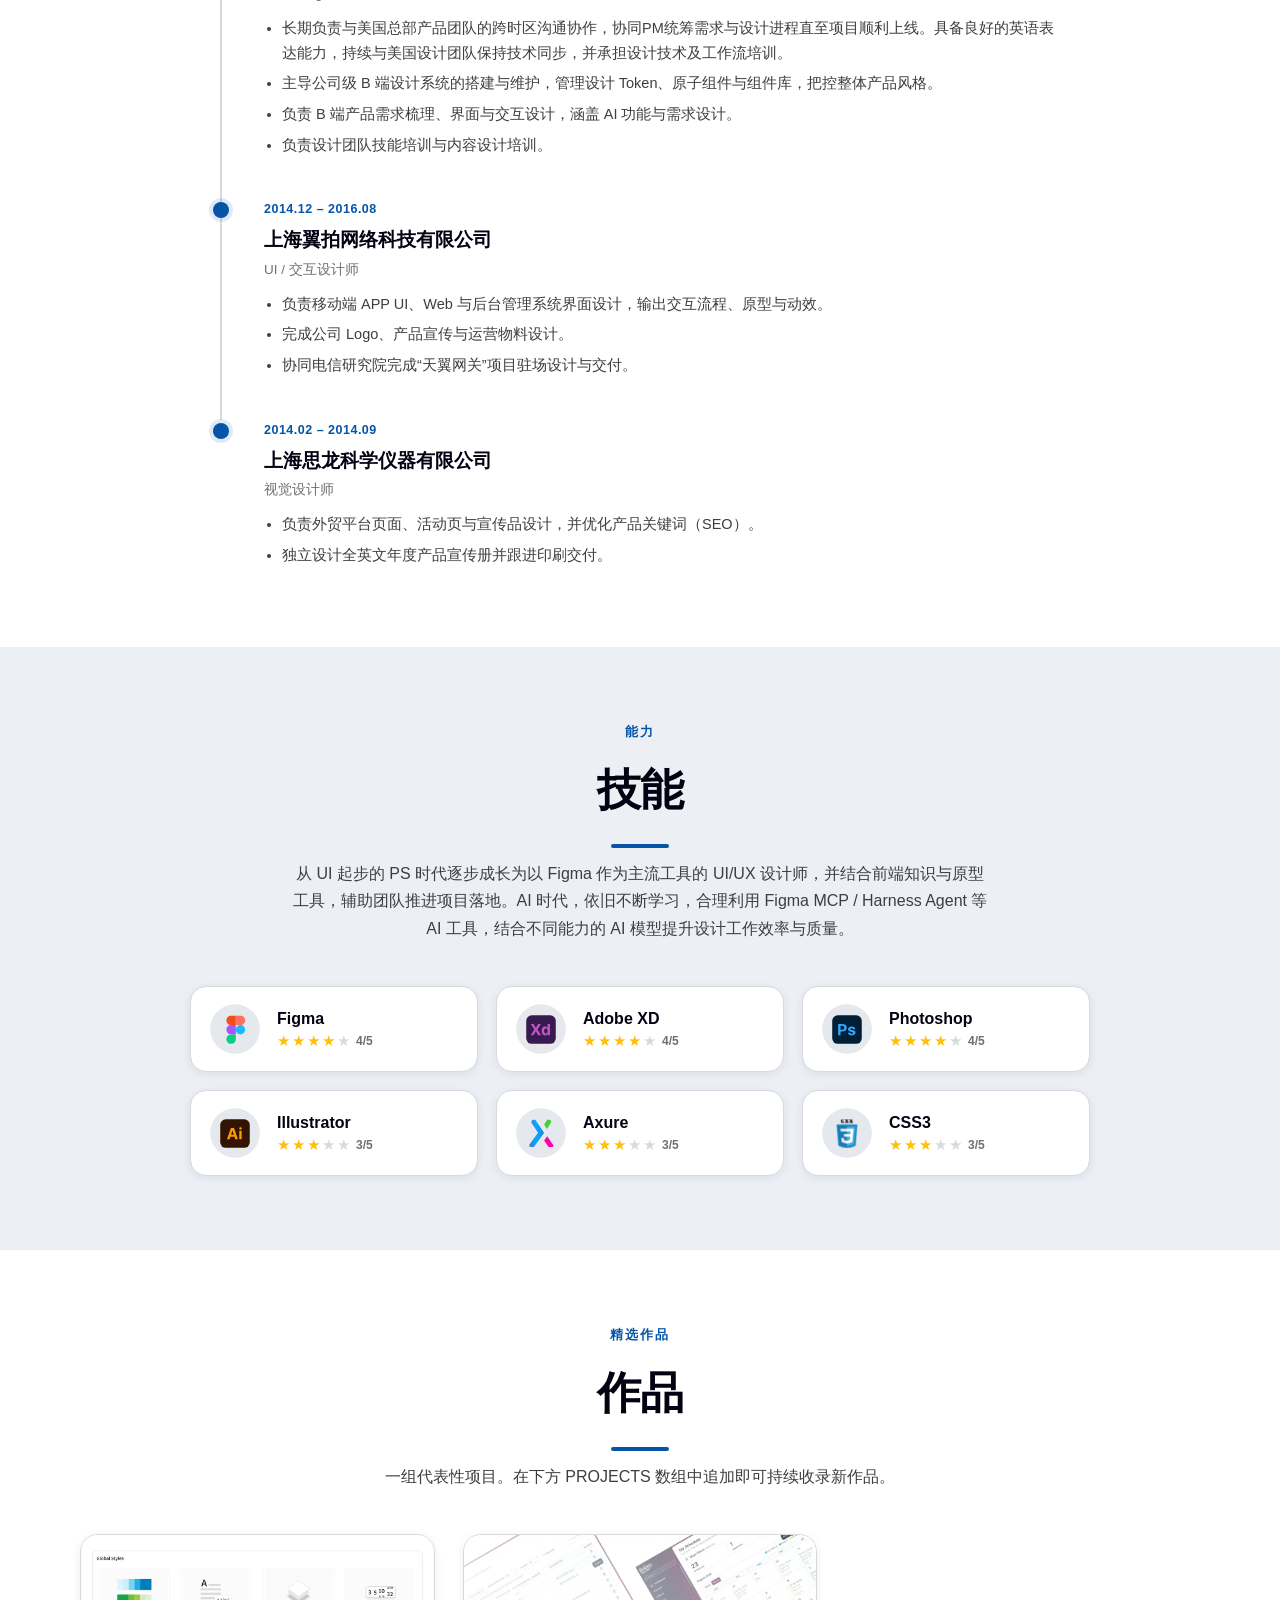
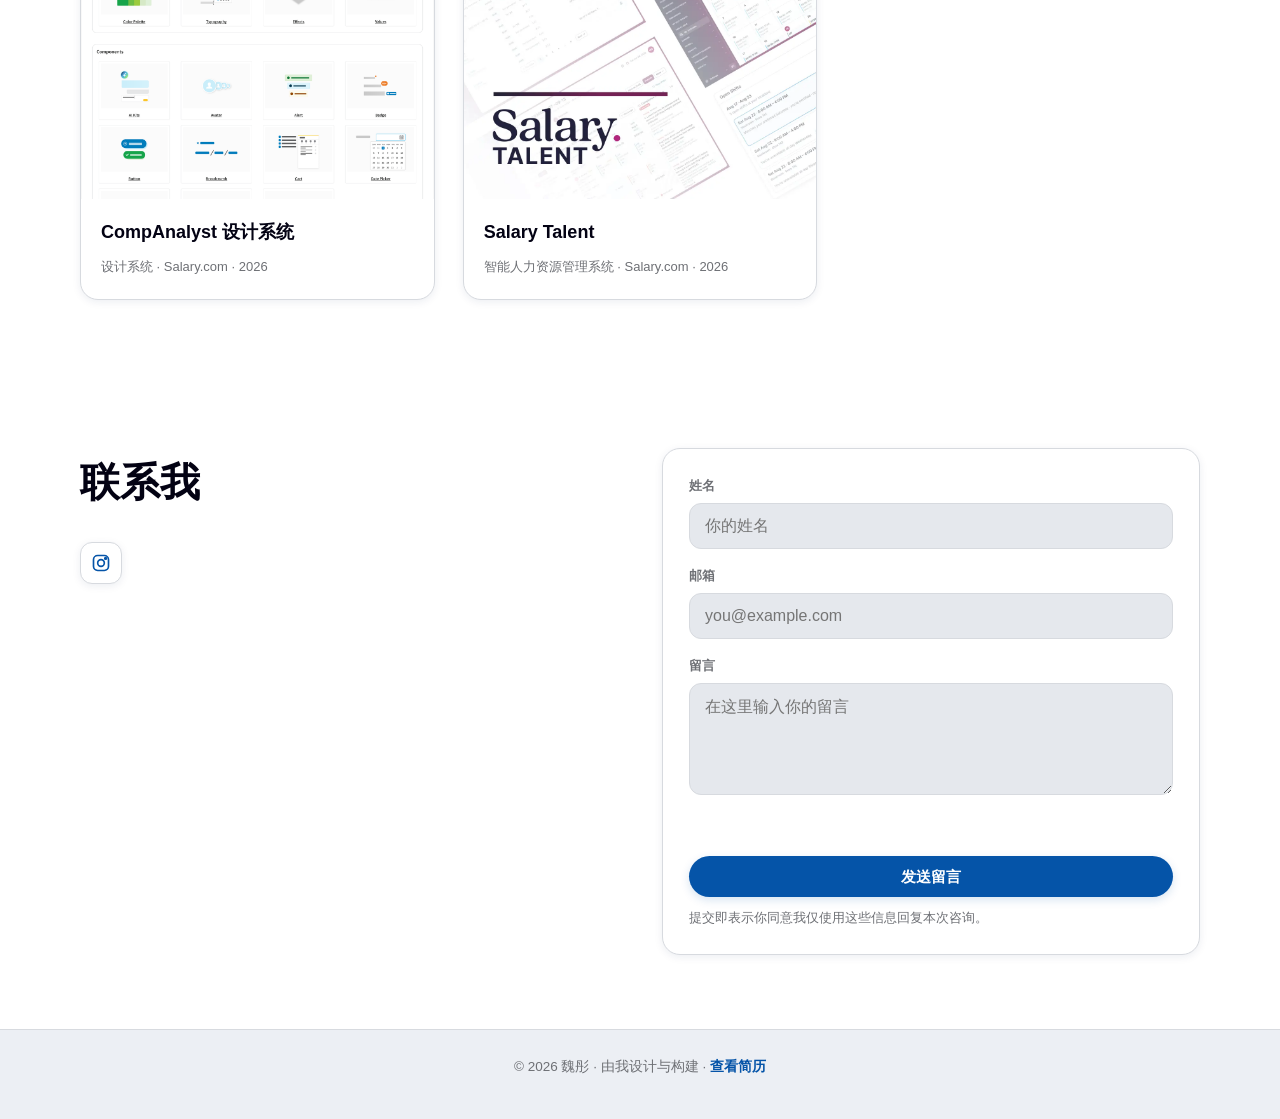
==== commit 33983627: "Remove upcoming project placeholder" ====
--- a/index.html
+++ b/index.html
@@ -425,7 +425,6 @@
       cover: "assets/projects/salary-talent-cover.webp",
       pos:   "left"
     },
-    { title:{zh:"下一个作品",en:"Your next project"}, sub:{zh:"进行中——告诉我你在做什么",en:"In progress — tell me what you're building"}, soon:true }
   ];
 
   // ======================================================
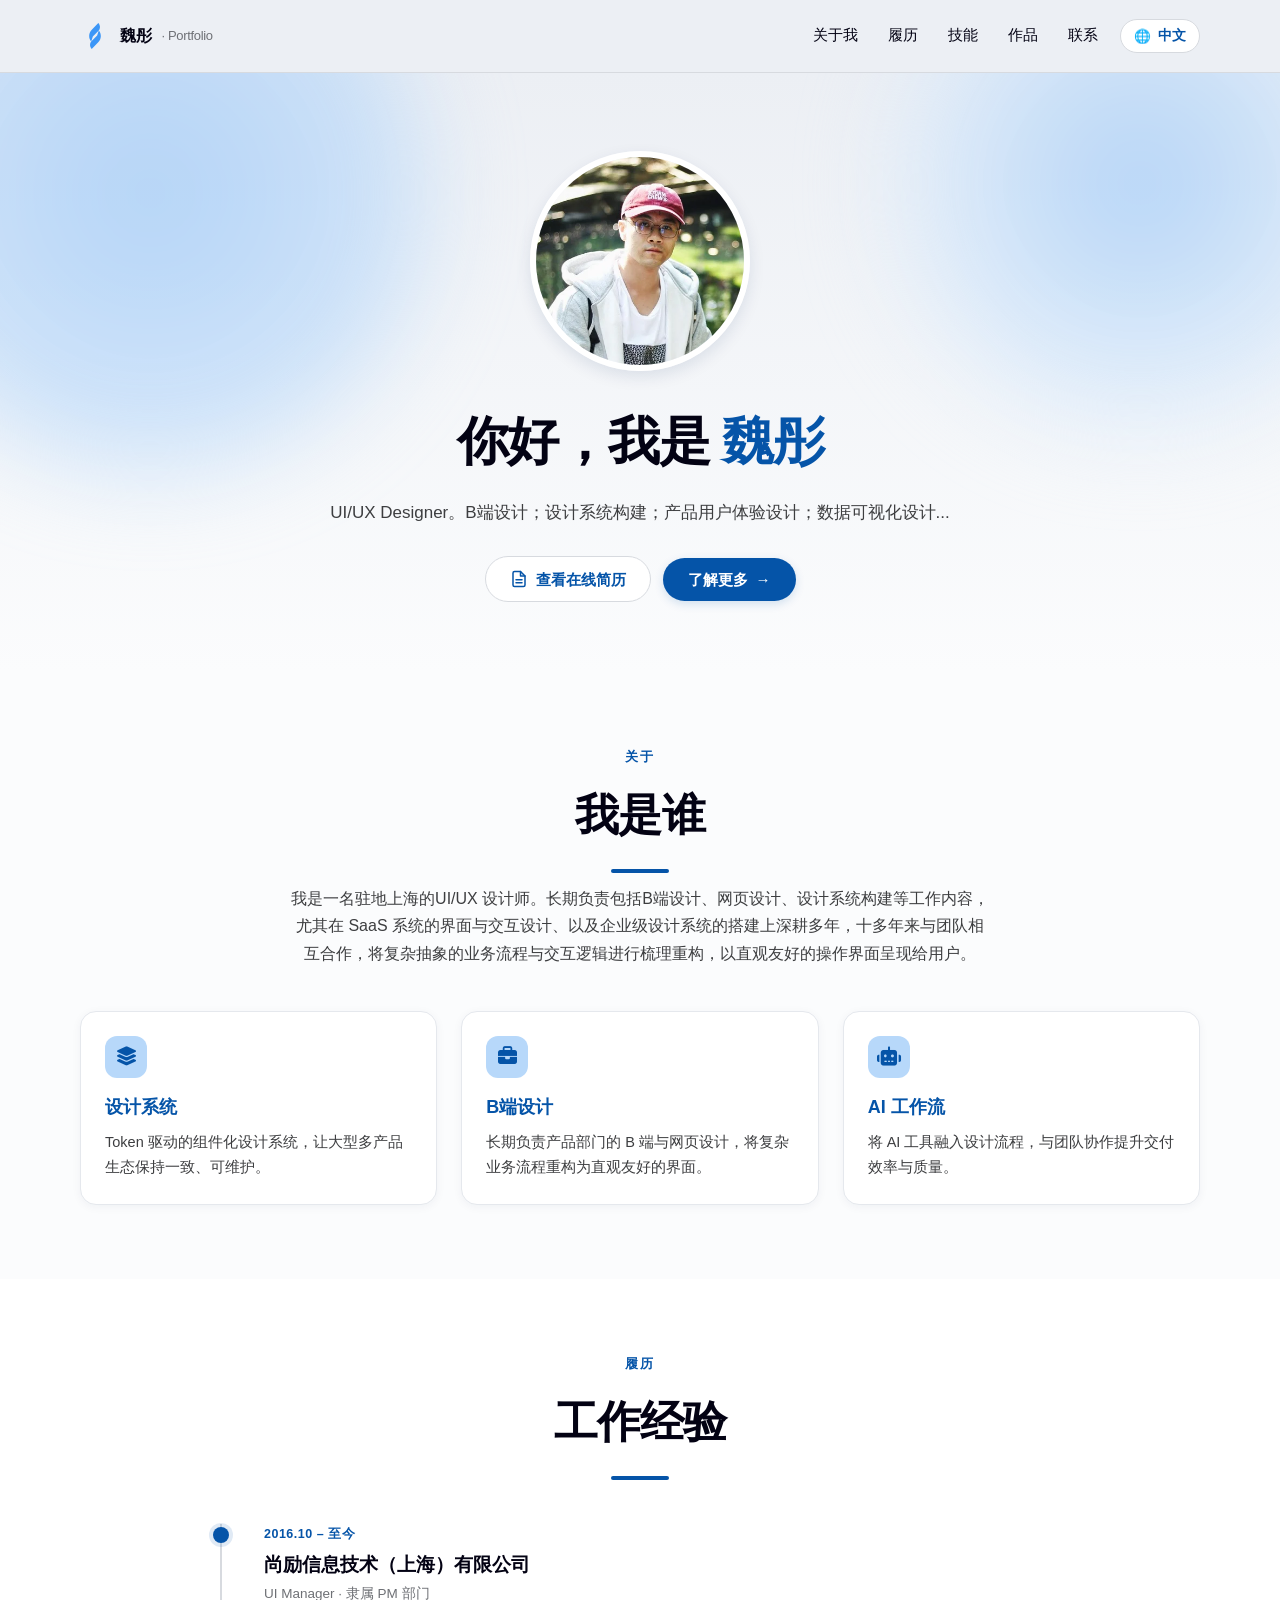
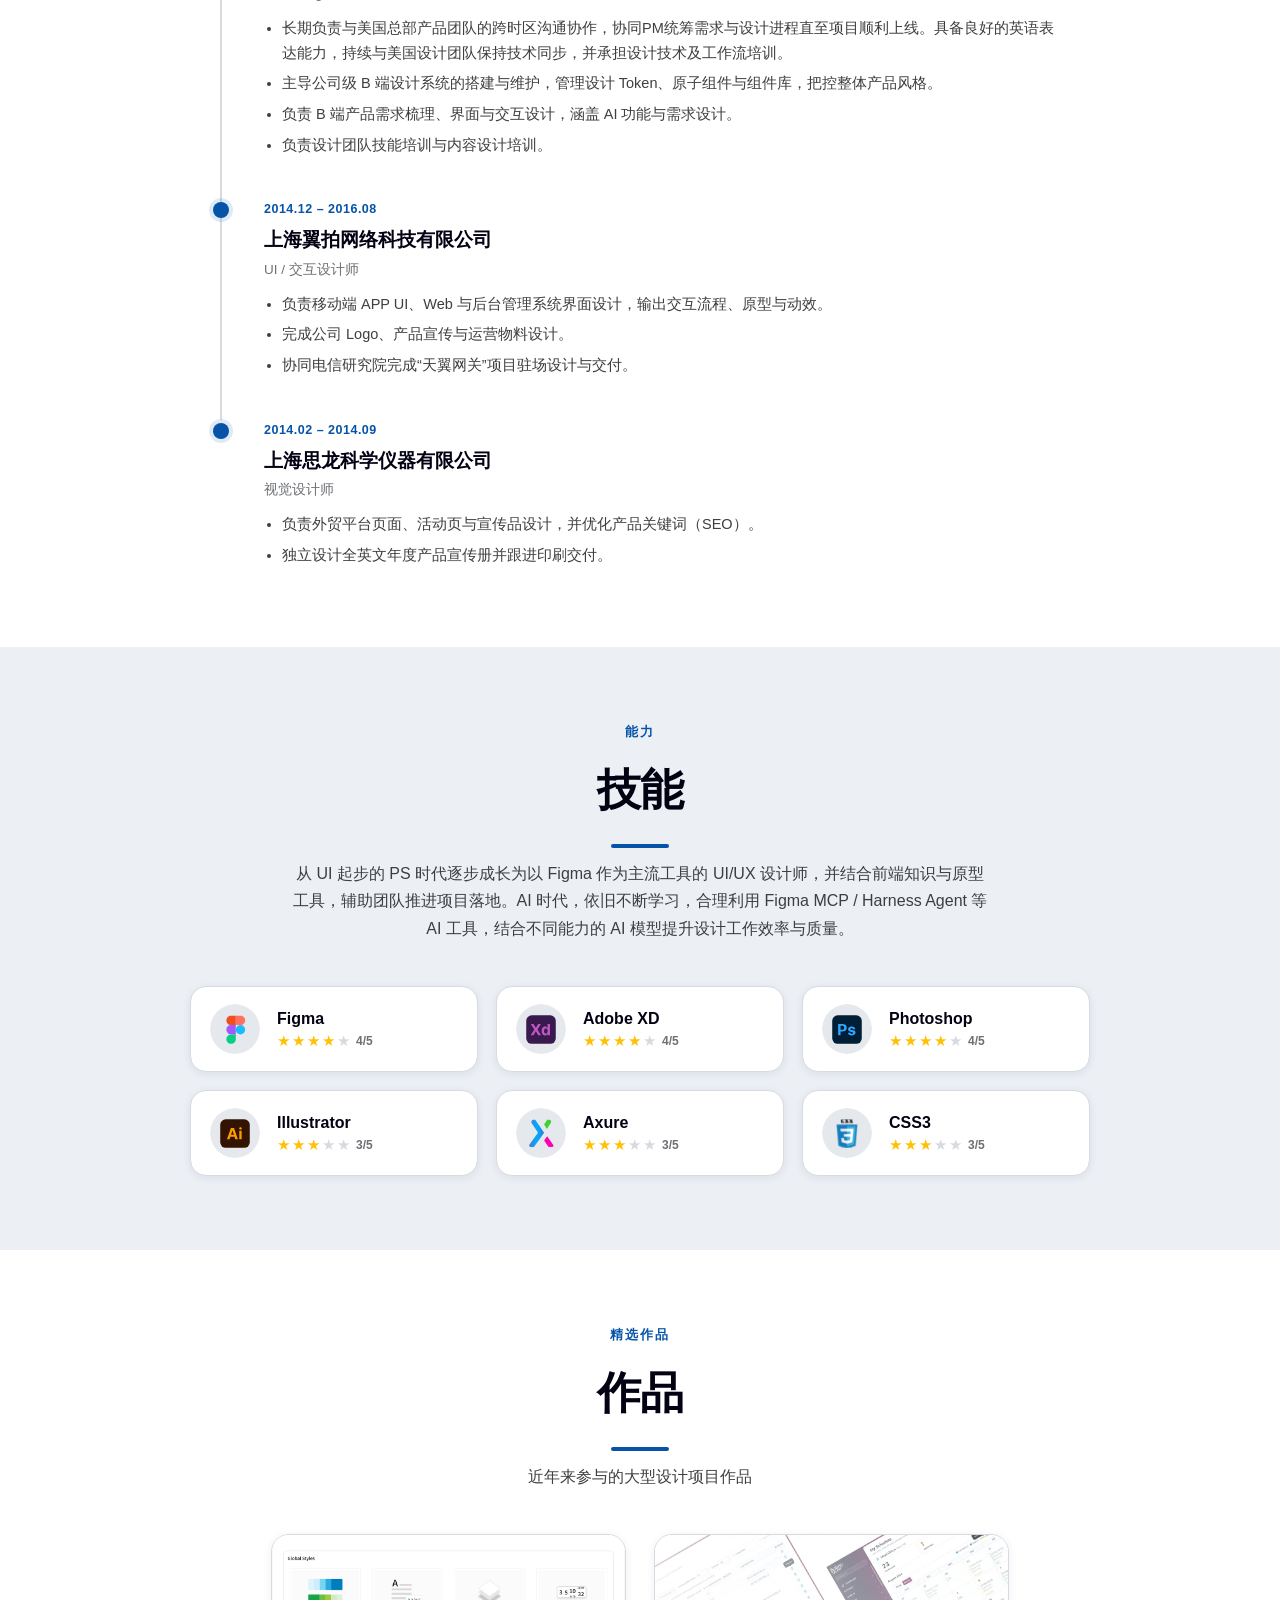
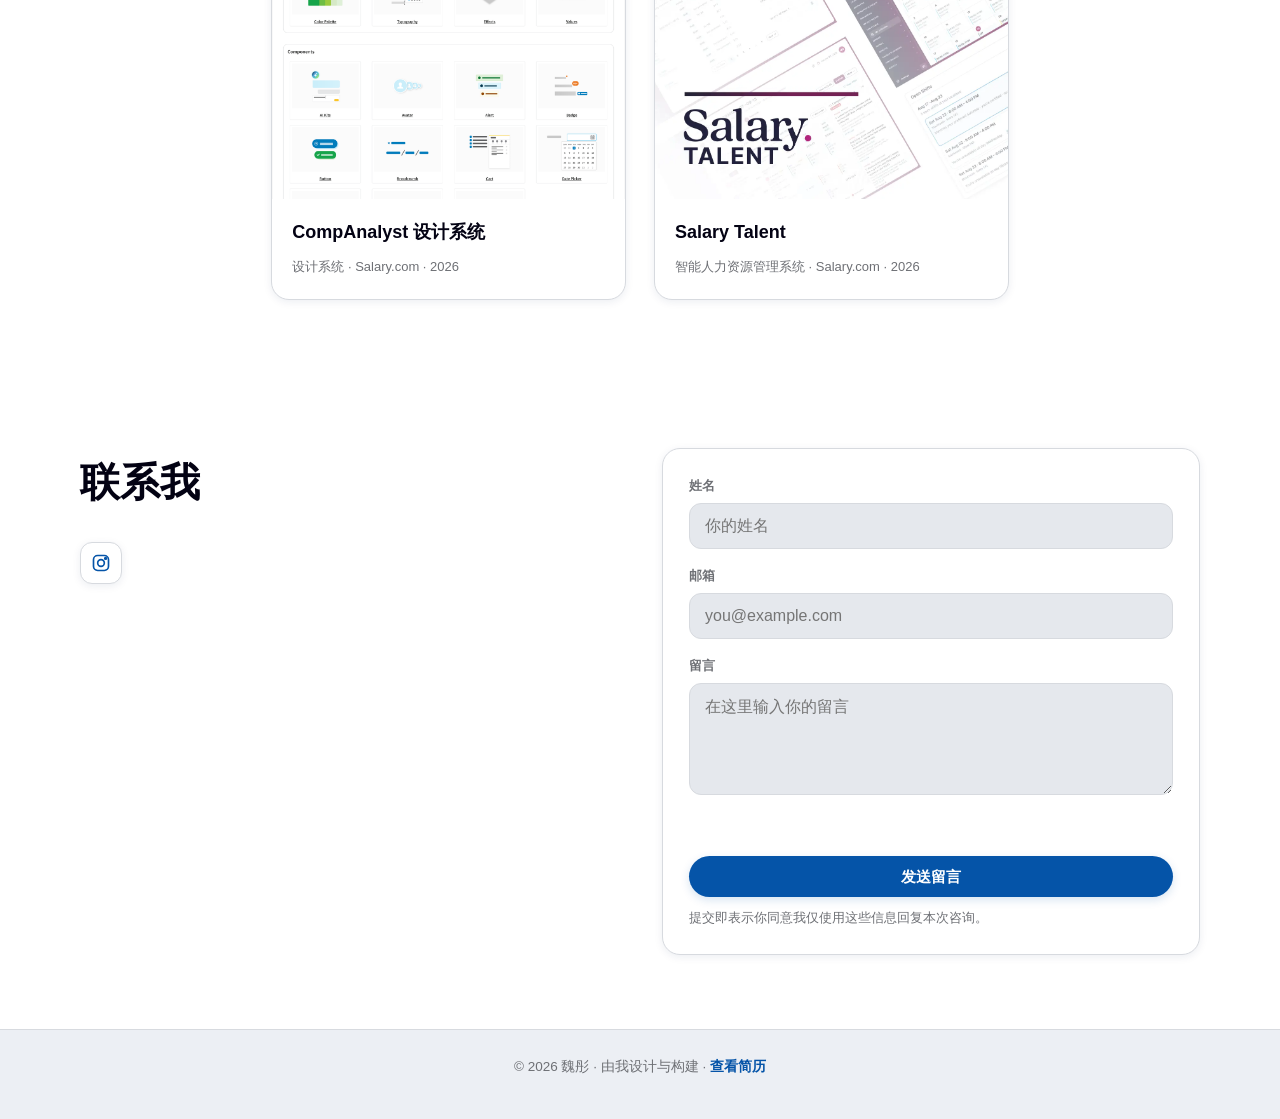
==== commit 032aba72: "Center portfolio cards and refine section copy" ====
--- a/index.html
+++ b/index.html
@@ -118,8 +118,8 @@
 
   /* ---- Portfolio ---- */
   .portfolio{background:#fff;}
-  .cardgrid{display:grid;grid-template-columns:repeat(3,1fr);gap:28px;}
-  .pcard{display:block;border-radius:18px;overflow:hidden;background:#fff;border:1px solid var(--color-line);box-shadow:var(--shadow);transition:.25s;position:relative;}
+  .cardgrid{display:flex;flex-wrap:wrap;justify-content:center;gap:28px;}
+  .pcard{display:block;width:calc((100% - 56px) / 3);border-radius:18px;overflow:hidden;background:#fff;border:1px solid var(--color-line);box-shadow:var(--shadow);transition:.25s;position:relative;}
   .pcard:hover{transform:translateY(-3px);box-shadow:0 10px 22px rgba(3,40,84,.10);}
   .pcard .cover{aspect-ratio:4/3;object-fit:cover;width:100%;}
   .pcard .pbody{padding:18px 20px 20px;}
@@ -196,14 +196,15 @@
     .nav-right{margin-left:0;}
     .menu-toggle{display:flex;}
     .features{grid-template-columns:1fr 1fr;}
-    .cardgrid{grid-template-columns:1fr 1fr;}
+    .pcard{width:calc((100% - 28px) / 2);}
     .skillgrid{grid-template-columns:1fr 1fr;}
     .ccol{grid-template-columns:1fr;}
   }
   /* Mobile */
   @media (max-width:720px){
     .nav .langbtn{font-size:12.5px;padding:6px 11px;}
-    .features,.cardgrid,.skillgrid{grid-template-columns:1fr;}
+    .features,.skillgrid{grid-template-columns:1fr;}
+    .pcard{width:100%;}
     .blob.b1{width:360px;height:360px;left:-150px;} .blob.b2{width:340px;height:340px;right:-140px;}
     .hero h1{font-size:clamp(32px,9vw,44px);}
     .avatar{width:176px;height:176px;}
@@ -309,7 +310,7 @@
     <div class="shead">
       <div class="eyebrow" data-i18n="portfolio.eyebrow">精选作品</div>
       <h2 data-i18n="portfolio.title">作品</h2>
-      <p data-i18n="portfolio.desc">一组代表性项目。在下方 PROJECTS 数组中追加即可持续收录新作品。</p>
+      <p data-i18n="portfolio.desc">近年来参与的大型设计项目作品</p>
     </div>
     <div class="cardgrid" id="projectGrid"></div>
   </div>
@@ -381,7 +382,7 @@
       "about.f3.t":"AI 工作流","about.f3.d":"将 AI 工具融入设计流程，与团队协作提升交付效率与质量。",
       "exp.eyebrow":"履历","exp.title":"工作经验","skills.eyebrow":"能力","skills.title":"技能",
       "skills.desc":"从 UI 起步的 PS 时代逐步成长为以 Figma 作为主流工具的 UI/UX 设计师，并结合前端知识与原型工具，辅助团队推进项目落地。AI 时代，依旧不断学习，合理利用 Figma MCP / Harness Agent 等 AI 工具，结合不同能力的 AI 模型提升设计工作效率与质量。","s1":"Figma","s2":"设计 Token","s3":"SwiftUI","s4":"React / Tailwind","s5":"Vue","s6":"无障碍 (WCAG)","s7":"数据可视化","s8":"RAG 与 AI 原型","s9":"设计运营",
-      "portfolio.eyebrow":"精选作品","portfolio.title":"作品","portfolio.desc":"一组代表性项目。在下方 PROJECTS 数组中追加即可持续收录新作品。",
+      "portfolio.eyebrow":"精选作品","portfolio.title":"作品","portfolio.desc":"近年来参与的大型设计项目作品",
       "contact.title":"联系我",
       "form.name":"姓名","form.namePh":"你的姓名","form.email":"邮箱","form.emailPh":"you@example.com","form.message":"留言","form.messagePh":"在这里输入你的留言","form.submit":"发送留言","form.sending":"正在发送…","form.success":"留言已发送，我会尽快回复你。","form.error":"发送失败，请稍后重试。","form.activation":"表单暂时不可用，请稍后再试。","form.note":"提交即表示你同意我仅使用这些信息回复本次咨询。",
       "footer":"© 2026 魏彤 · 由我设计与构建","footer.resume":"查看简历"
@@ -401,7 +402,7 @@
       "about.f3.t":"AI Workflow","about.f3.d":"Weave AI tools into the design flow and collaborate with teams to boost efficiency and delivery quality.",
       "exp.eyebrow":"Resume","exp.title":"Work Experience","skills.eyebrow":"Capabilities","skills.title":"Skills",
       "skills.desc":"I started in the Photoshop era of UI design and grew into a UI/UX designer whose primary tool is Figma — combining front-end knowledge with prototyping tools to help teams ship products. In the AI era, I keep learning and use AI tools like Figma MCP and Harness Agent with diverse AI models to improve design efficiency and quality.","s1":"Figma","s2":"Design Tokens","s3":"SwiftUI","s4":"React / Tailwind","s5":"Vue","s6":"Web Accessibility (WCAG)","s7":"Data Visualization","s8":"RAG & AI Prototyping","s9":"Design Ops",
-      "portfolio.eyebrow":"Selected Work","portfolio.title":"Portfolio","portfolio.desc":"A collection of representative projects. Append to the PROJECTS array below to publish more.",
+      "portfolio.eyebrow":"Selected Work","portfolio.title":"Portfolio","portfolio.desc":"Large-scale design projects I’ve contributed to in recent years.",
       "contact.title":"Contact me",
       "form.name":"Name","form.namePh":"Your name","form.email":"Email","form.emailPh":"you@example.com","form.message":"Message","form.messagePh":"Type your message here","form.submit":"Send message","form.sending":"Sending…","form.success":"Message sent. I’ll get back to you soon.","form.error":"Something went wrong. Please try again later.","form.activation":"This form is temporarily unavailable. Please try again later.","form.note":"By submitting, you agree that I may use this information only to respond to your inquiry.",
       "footer":"© 2026 Vista Wei · Designed & built by me","footer.resume":"View resume"
